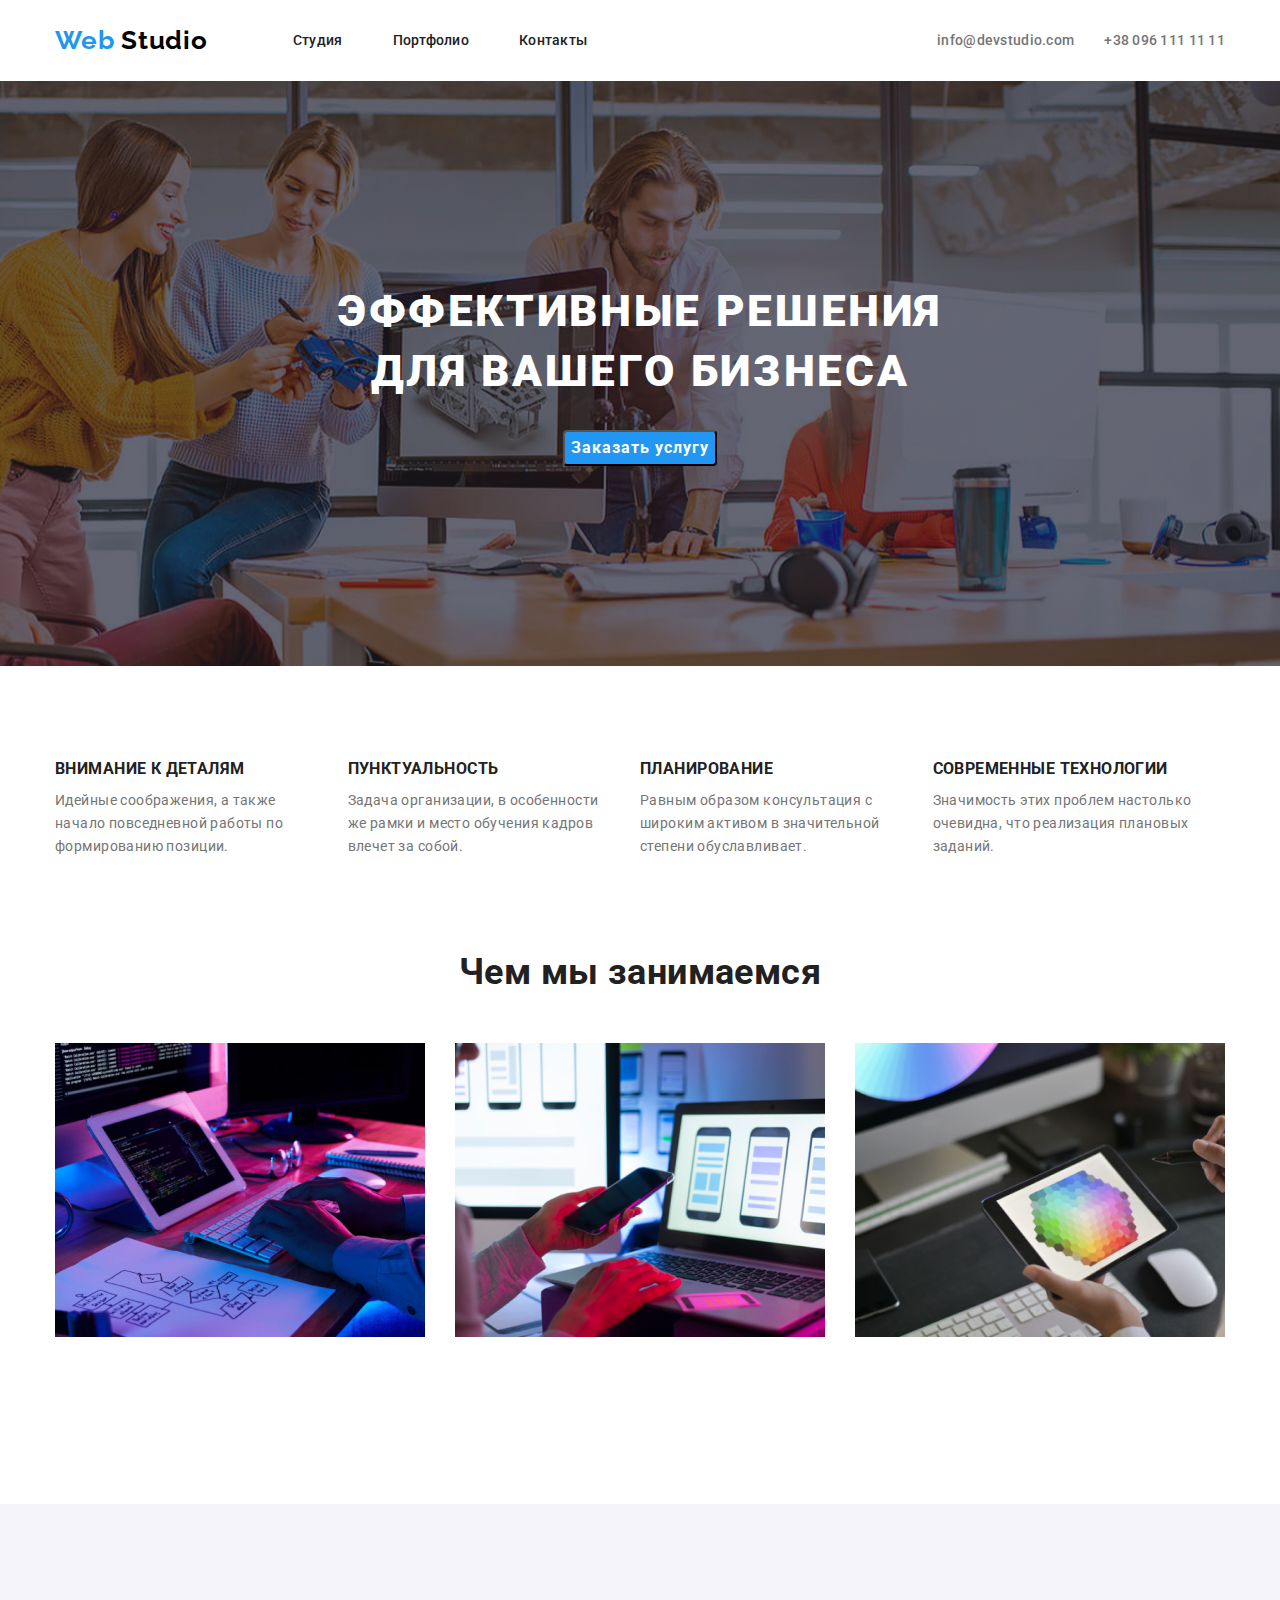
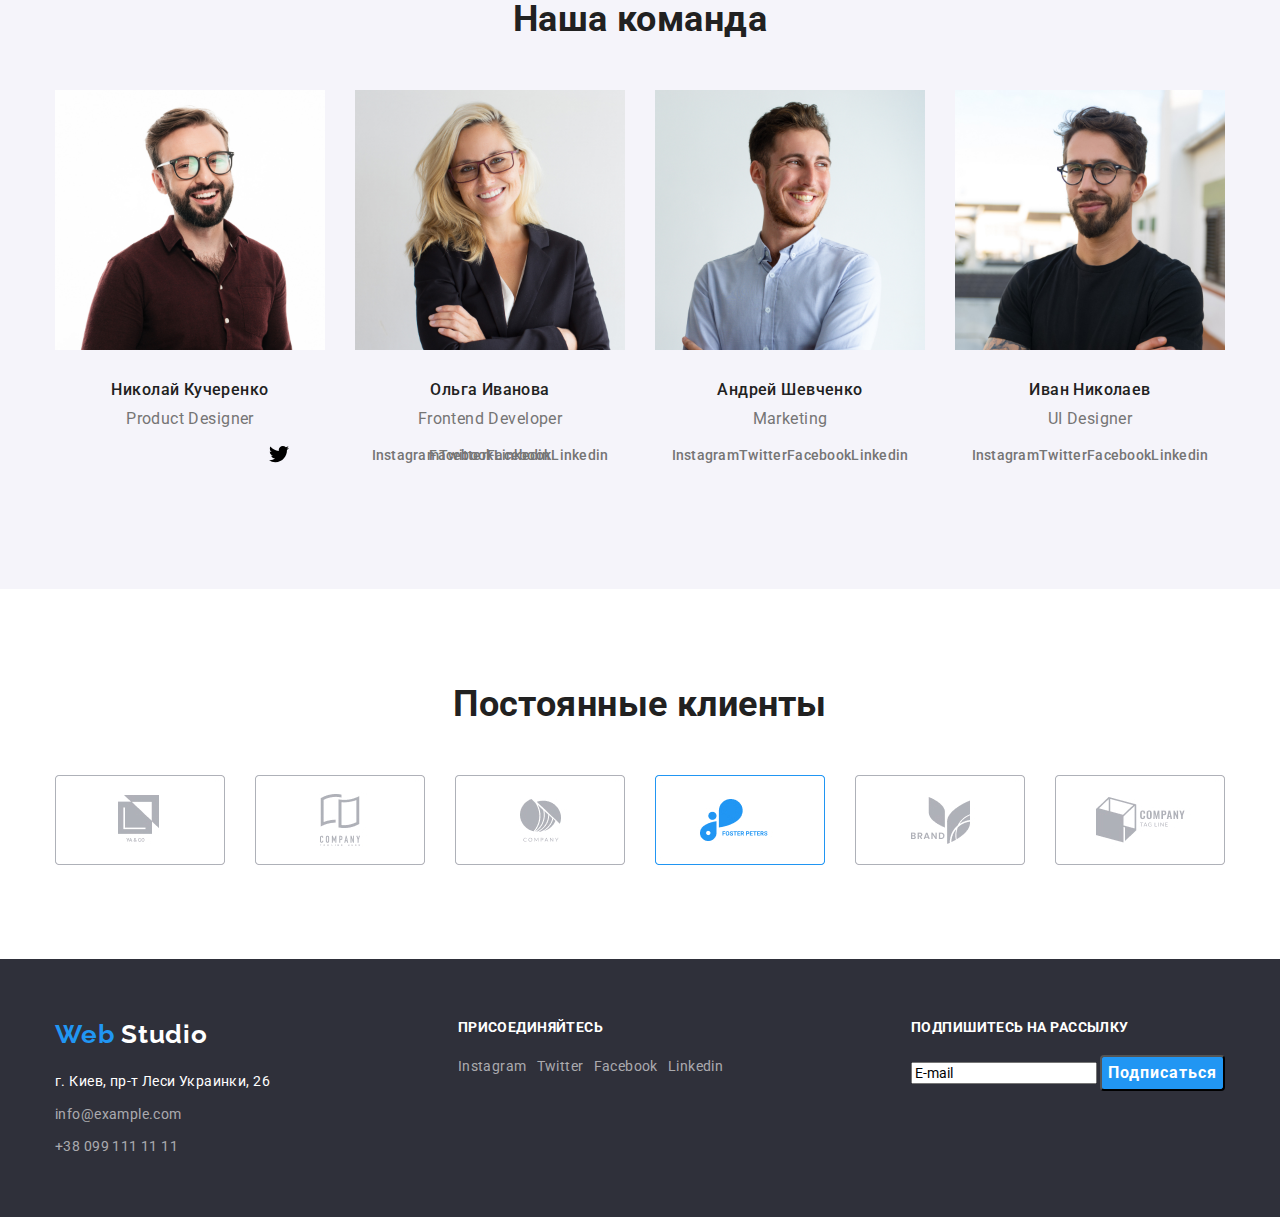
==== index.html @ ebbfb4e6 "дз-4" ====
<!DOCTYPE html>
<html lang="ru">
  <head>
    <meta charset="UTF-8" />
    <meta name="viewport" content="width=device-width, initial-scale=1.0" />
    <title>Web Studio</title>
    <link
      href="https://fonts.googleapis.com/css2?family=Raleway:wght@700&family=Roboto:wght@400;500;700&display=swap"
      rel="stylesheet"
    />
    <link rel="stylesheet" href="./css/modern-normalize.css" />
    <link rel="stylesheet" href="./css/styles.css" />
  </head>
  <body>
    <header class="page-header">
      <div class="container flexbox">
        <nav class="navigation">
          <a href="index.html" class="logo"
            >Web <span class="logo-span-black">Studio</span></a
          >
          <ul class="unmark menu-list">
            <li class="menu-item">
              <a href="./index.html" class="menu-link">Студия</a>
            </li>
            <li class="menu-item">
              <a href="./portfolio.html" class="menu-link">Портфолио</a>
            </li>
            <li class="menu-item"><a href="" class="menu-link">Контакты</a></li>
          </ul>
        </nav>
        <a
          href="mailto:info@devstudio.com"
          class="contacts-link mail-link-header"
          >info@devstudio.com</a
        >

        <a href="tel:+380961111111" class="contacts-link">
          +38 096 111 11 11
        </a>
      </div>
    </header>
    <main>
      <!-- Hero -->
      <section class="hero">
        <div class="container">
          <h1 class="page-title">
            Эффективные решения<br />для вашего бизнеса
          </h1>
          <button class="button-main">Заказать услугу</button>
        </div>
      </section>
      <!-- Futures -->
      <section class="futures section-futures">
        <div class="container futures-list">
          <h2 hidden>Особенности</h2>
          <ul class="unmark futures-item">
            <li>
              <h3 class="h3-title-features">Внимание к деталям</h3>
              <p class="p-title-features">
                Идейные соображения, а также начало повседневной работы по
                формированию позиции.
              </p>
            </li>
          </ul>
          <ul class="unmark futures-item">
            <li>
              <h3 class="h3-title-features">Пунктуальность</h3>
              <p class="p-title-features">
                Задача организации, в особенности же рамки и место обучения
                кадров влечет за собой.
              </p>
            </li>
          </ul>
          <ul class="unmark futures-item">
            <li>
              <h3 class="h3-title-features">Планирование</h3>
              <p class="p-title-features">
                Равным образом консультация с широким активом в значительной
                степени обуславливает.
              </p>
            </li>
          </ul>
          <ul class="unmark futures-item">
            <li>
              <h3 class="h3-title-features">Современные технологии</h3>
              <p class="p-title-features">
                Значимость этих проблем настолько очевидна, что реализация
                плановых заданий.
              </p>
            </li>
          </ul>
        </div>
      </section>
      <!-- About us  -->
      <section class="section">
        <div class="container">
          <h2 class="h2-title">Чем мы занимаемся</h2>
          <ul class="unmark about-us-list">
            <li class="about-us-item">
              <img
                src="./images/img_box_01.jpg"
                width="370"
                height="294"
                alt="Десктопные приложения"
              />
              <h3 class="h3-title-working">Десктопные приложения</h3>
            </li>
            <li class="about-us-item">
              <img
                src="./images/img_box_02.jpg"
                width="370"
                height="294"
                alt="Мобильные приложения"
              />
              <h3 class="h3-title-working">Мобильные приложения</h3>
            </li>
            <li class="about-us-item">
              <img
                src="./images/img_box_03.jpg"
                width="370"
                height="294"
                alt="Дизайнерские решения"
              />
              <h3 class="h3-title-working">Дизайнерские решения</h3>
            </li>
          </ul>
        </div>
      </section>
      <!-- TEAM -->
      <section class="team-box section">
        <div class="container">
          <h2 class="h2-title">Наша команда</h2>
          <ul class="unmark team-list">
            <li class="team-item">
              <img
                src="./images/team_card_1.jpg"
                width="270"
                height="260"
                alt="Николай Кучеренко"
              />
              <h3 class="h3-title-team">Николай Кучеренко</h3>
              <p class="p-title-team">Product Designer</p>
              <ul class="unmark social-list">
                <li>
                  <a href="https://www.instagram.com/" 
                  class="contacts-link"
                  target="_blank"
                  rel="noopener noreferrer"
                  aria-label="Intagram">
                  <svg class="social-icon" with="20" height="20">
                    <use href="./images/sprite.svg#icon-team-instagram"></use>
                  </svg>
                  </a>
                </li>
                <li>
                  <a href="https://www.twitter.com/" 
                  class="contacts-link"
                  target="_blank"
                  rel="noopener noreferrer"
                  aria-label="Twitter">
                  <svg class="social-icon" with="20" height="20">
                    <use href="./images/sprite.svg#icon-team-twitter"></use>
                  </svg>
                  </a>
                </li>
                <li>
                  <a href="#" class="contacts-link"><span>Facebook</span></a>
                </li>
                <li>
                  <a href="#" class="contacts-link"><span>Linkedin</span></a>
                </li>
              </ul>
            </li>
            <li class="team-item">
              <img
                src="./images/team_card_2.jpg"
                width="270"
                height="260"
                alt="Ольга Иванова"
              />
              <h3 class="h3-title-team">Ольга Иванова</h3>
              <p class="p-title-team">Frontend Developer</p>
              <ul class="unmark social-list">
                <li>
                  <a href="#" class="contacts-link"><span>Instagram</span></a>
                </li>
                <li>
                  <a href="#" class="contacts-link"><span>Twitter</span></a>
                </li>
                <li>
                  <a href="#" class="contacts-link"><span>Facebook</span></a>
                </li>
                <li>
                  <a href="#" class="contacts-link"><span>Linkedin</span></a>
                </li>
              </ul>
            </li>
            <li class="team-item">
              <img
                src="./images/team_card_3.jpg"
                width="270"
                height="260"
                alt="Андрей Шевченко"
              />
              <h3 class="h3-title-team">Андрей Шевченко</h3>
              <p class="p-title-team">Marketing</p>
              <ul class="unmark social-list">
                <li>
                  <a href="#" class="contacts-link"><span>Instagram</span></a>
                </li>
                <li>
                  <a href="#" class="contacts-link"><span>Twitter</span></a>
                </li>
                <li>
                  <a href="#" class="contacts-link"><span>Facebook</span></a>
                </li>
                <li>
                  <a href="#" class="contacts-link"><span>Linkedin</span></a>
                </li>
              </ul>
            </li>
            <li class="team-item">
              <img
                src="./images/team_card_4.jpg"
                width="270"
                height="260"
                alt="Иван Николаев"
              />
              <h3 class="h3-title-team">Иван Николаев</h3>
              <p class="p-title-team">UI Designer</p>
              <ul class="unmark social-list">
                <li>
                  <a href="#" class="contacts-link"><span>Instagram</span></a>
                </li>
                <li>
                  <a href="#" class="contacts-link"><span>Twitter</span></a>
                </li>
                <li>
                  <a href="#" class="contacts-link"><span>Facebook</span></a>
                </li>
                <li>
                  <a href="#" class="contacts-link"><span>Linkedin</span></a>
                </li>
              </ul>
            </li>
          </ul>
        </div>
      </section>
      <!-- CLIENTS -->
      <section class="clients-box section">
        <div class="container">
          <h2 class="h2-title">Постоянные клиенты</h2>
          <ul class="unmark clients-list">
            <li class="clients-item">
              <a
                href="#"
                class="contacts-link"
                target="_blank"
                rel="noopener noreferrer"
                ><span><img src="./images/client-1.jpg" alt="" /></span
              ></a>
            </li>
            <li class="clients-item">
              <a
                href="#"
                class="contacts-link"
                target="_blank"
                rel="noopener noreferrer"
                ><span><img src="./images/client-2.jpg" alt="" /></span
              ></a>
            </li>
            <li class="clients-item">
              <a
                href="#"
                class="contacts-link"
                target="_blank"
                rel="noopener noreferrer"
                ><span><img src="./images/client-3.jpg" alt="" /></span
              ></a>
            </li>
            <li class="clients-item">
              <a
                href="#"
                class="contacts-link"
                target="_blank"
                rel="noopener noreferrer"
                ><span><img src="./images/client-4.jpg" alt="" /></span
              ></a>
            </li>
            <li class="clients-item">
              <a
                href="#"
                class="contacts-link"
                target="_blank"
                rel="noopener noreferrer"
                ><span><img src="./images/client-5.jpg" alt="" /></span
              ></a>
            </li>
            <li class="clients-item">
              <a
                href="#"
                class="contacts-link"
                target="_blank"
                rel="noopener noreferrer"
                ><span><img src="./images/client-6.jpg" alt="" /></span
              ></a>
            </li>
          </ul>
        </div>
      </section>
    </main>
    <!-- FOOTER -->
    <footer class="footer-bg">
      <div class="container footer-box">
        <!-- Секція футера 1 -->
        <div class="footer-item">
          <a href="index.html" class="logo logo-footer-position"
              >Web <span class="logo-span-white">Studio</span></a
              >
          <address class="address-list">   
          <ul class="unmark">       
            <li class="address-item">
              <a href="#" class="address-link">г. Киев, пр-т Леси Украинки, 26</a>
            </li>
            <li class="address-item">
              <a href="mailto:info@example.com" class="contacts-link-footer"
                >info@example.com</a
              >
            </li>
            <li class="address-item">
              <a href="tel:+380991111111" class="contacts-link-footer">
               +38 099 111 11 11
              </a>
            </li>
          </ul>
        </address> 
        </div>
        <!-- Секція футера 2 -->
        <div class="footer-item">
          <b class="b-footer">присоединяйтесь</b>
          <ul class="unmark social-list-footer">
            <li class="social-item-footer">
              <a
                href="#"
                target="_blank"
                rel="noopener noreferrer"
                class="contacts-link-footer"
                ><span>Instagram</span></a
              >
            </li>
            <li class="social-item-footer">
              <a
                href="#"
                target="_blank"
                rel="noopener noreferrer"
                class="contacts-link-footer"
                ><span>Twitter</span></a
              >
            </li>
            <li class="social-item-footer">
              <a
                href="#"
                target="_blank"
                rel="noopener noreferrer"
                class="contacts-link-footer"
                ><span>Facebook</span></a
              >
            </li>
            <li class="social-item-footer">
              <a
                href="#"
                target="_blank"
                rel="noopener noreferrer"
                class="contacts-link-footer"
                ><span>Linkedin</span></a
              >
            </li>
          </ul>
        </div>
        <!-- Секція футера 3 -->
        <div class="footer-item">
          <b class="b-footer">подпишитесь на рассылку</b>
          <input type="email" name="login" value="E-mail">
          <button class="button-main">Подписаться</button>
        </div>
      </div>
    </footer>
  </body>
</html>
---- css/styles.css ----
:root {
  --accent-color: #2196f3; /* акцентуючий колір для hover / logo */
  --background-footer: #2f303a; /* колір фону в футері */
  --background-team-box: #f5f4fa; /* колір фону "Наша команда" */
  --background-body: #ffffff; /* колір фону сторінки */
  --white-color: #ffffff; /* світлі надписи текстом */
  --black-color: #212121; /* чорний текст */
  --gray-color: #757575; /* сірий текст */
  --footer-link-color: rgba(
    255,
    255,
    255,
    0.6
  ); /* прозорий колір лінків футера */
}

body {
  font-family: "Roboto", sans-serif;
  font-style: normal;
  font-weight: normal;
  font-size: 14px;
  line-height: 1.625;
  letter-spacing: 0.03em;
  color: var(--gray-color);
  background: var(--background-body);
}

.container {
  width: 1200px;
  padding-left: 15px;
  padding-right: 15px;
  margin-left: auto;
  margin-right: auto;
  /* outline: 2px solid violet; */
}

.page-header {
  padding: 25px 0;
}

.logo {
  font-family: "Raleway", sans-serif;
  font-style: normal;
  font-weight: bold;
  font-size: 26px;
  line-height: 1.192;
  letter-spacing: 0.03em;
  color: var(--accent-color);
  text-decoration: none;
}

.logo-span-black {
  color: #000000;
  margin-right: 85px;
}

.logo-span-white {
  color: var(--white-color);
}

.unmark {
  list-style: none;
  padding: 0;
  margin: 0;
}

.navigation {
  display: flex;
  align-items: center;
  margin-right: auto;
}

.menu-list {
  display: flex;
}

.menu-item:not(:last-child) {
  margin-right: 50px;
}

.flexbox {
  display: flex;
  justify-content: flex-end;
  align-items: center;
}

.menu-link {
  font-weight: 500;
  line-height: 1.143;
  letter-spacing: 0.02em;
  color: var(--black-color);
  text-decoration: none;
}

.menu-link:hover,
.menu-link:focus {
  color: var(--accent-color);
}

.contacts-link {
  font-weight: 500;
  font-size: 14px;
  line-height: 1.143;
  letter-spacing: 0.02em;
  color: var(--gray-color);
  text-decoration: none;
}

.contacts-link:hover,
.contacts-link:focus {
  color: var(--accent-color);
}

.mail-link-header {
  margin-right: 30px;
}

.contacts-link-footer {
  line-height: 1, 714;
  color: var(--footer-link-color);
  text-decoration: none;
}

.contacts-link-footer:hover,
.contacts-link-footer:focus {
  color: var(--accent-color);
}

.address-link {
  line-height: 1.714;
  color: var(--white-color);
  text-decoration: none;
}

.address-link:hover,
.address-link:focus {
  color: var(--accent-color);
}

.section {
  padding-top: 94px;
  padding-bottom: 94px;
}

.section-futures {
  padding-top: 94px;
  padding-bottom: 0;
}

.hero {
  display: flex;
  text-align: center;
  padding-top: 200px;
  padding-bottom: 200px;
  background: var(--background-footer);
  background-image: linear-gradient(rgba(47, 48, 58, 0.4), rgba(47, 48, 58, 0.4)), url(../images/img-hero-background.jpg);
  max-width: 1600px;
  background-repeat: no-repeat;
  background-position: top left, top right, center; 
  margin-left: auto;
  margin-right: auto;
}


.page-title {  
  margin-top: 0;
  margin-bottom: 30;
  font-weight: 900;
  font-size: 44px;
  line-height: 1.364;
  text-align: center;
  letter-spacing: 0.06em;
  text-transform: uppercase;
  color: var(--white-color);
  /* background: var(--background-footer); тільки для відладки. видалити */
}

.button-main {
  font-weight: bold;
  font-size: 16px;
  line-height: 1.875;
  display: inline-block;
  align-items: center;
  text-align: center;
  letter-spacing: 0.06em;
  color: var(--white-color);
  background: var(--accent-color);
  border-radius: 4px;
}

.button-portfolio {
  padding: 6px 22px;
  font-weight: 500;
  font-size: 16px;
  line-height: 1.625;
  text-align: center;
  color: var(--black-color);
  background-color: #f5f4fa;
  border: none;
  /* background: var(--accent-color); */
  /* border-radius: 4px;  */
}

/* .button-portfolio {
  padding: 6px 22px;
  background-color: #f5f4fa;
  color: var(--title-text-color);
  font-weight: 500;
  font-size: 16px;
  line-height: 1.5;
  text-align: center;
  border: none; */



.button-portfolio:hover,
.button-portfolio:focus {
  color: var(--white-color);
  background: var(--accent-color);
}

.h2-title {
  margin-top: 0;
  margin-bottom: 50px;
  font-weight: bold;
  font-size: 36px;
  line-height: 1.167;
  text-align: center;
  color: var(--black-color);
}

.h3-title-features {
  margin-top: 0;
  margin-bottom: 10px;
  font-weight: bold;
  line-height: 1.143;
  text-transform: uppercase;
  color: var(--black-color);
}

.p-title-features {
  margin-top: 0;
  margin-bottom: 0;
  }

.futures-list {
  display: flex;
}

.futures-item {
  width: calc((100% - 30px * 3) / 4);
  margin-right: 30px;
}

.about-us-list {
  display: flex;
}

.about-us-item {
  width: calc((100% - 30px * 2) / 3);
  margin-right: 30px;
}

.h3-title-working {
  margin-top: 0;
  margin-bottom: 0;
  padding-top: 27px;
  padding-bottom: 27px;
  font-weight: bold;
  line-height: 1.143;
  text-align: center;
  text-transform: uppercase;
  color: var(--white-color);
}

.h3-title-team {
  margin-top: 30px;
  margin-bottom: 10px;
  font-weight: 500;
  font-size: 16px;
  line-height: 1.188;
  text-align: center;
  color: var(--black-color);
}

.b-footer {
  display: block;
  margin-bottom: 20px;
  font-weight: bold;
  line-height: 1.143;
  text-transform: uppercase;
  color: var(--white-color);
}

.team-box {
  background: var(--background-team-box);
}

.p-title-team {
  margin-top: 0;
  margin-bottom: 16px;
  font-size: 16px;
  line-height: 1.188;
  text-align: center;
}

.team-list {
  display: flex;
  flex-wrap: wrap;
}

.team-item {
  width: calc((100% - 30px * 3) / 4);
  margin-right: 30px;
}

.team-item:nth-child(4n) {
  margin-right: 0;
}

.clients-list {
  display: flex;
  flex-wrap: wrap;
}

.clients-item {
  width: calc((100% - 30px * 5) / 6);
  margin-right: 30px;
}

.clients-item:nth-child(6n) {
  margin-right: 0;
}

.social-list {
  display: flex;
  padding-bottom: 24px;
  justify-content: center;
}

.social-item:not(:last-child) {
  margin-right: 10px;
}

.footer-bg {
  background: var(--background-footer);
}

.footer-box {
  display: flex;
  justify-content: space-between;
  padding-top: 60px;
  padding-bottom: 60px;
}

.footer-item {
  /* width: calc((100% - 30px * 2) / 3); */
}

.address-list {
  font-style: normal;
}

.address-item:not(:last-child) {
  margin-bottom: 9px;
}

.logo-footer-position {
  display: block;
  margin-bottom: 20px;
}

.social-list-footer {
  display: flex;
  /* padding-bottom: 24px; */
  /* justify-content: center; */
}

.social-item-footer:not(:last-child) {
  margin-right: 10px;
}

.h2-portfolio {
  margin-top: 0;
  margin-bottom: 4px;
  font-weight: bold;
  font-size: 18px;
  line-height: 2x;
  letter-spacing: 0.06em;
  color: var(--black-color);
}

.p-portfolio-short {
  margin-top: 0;
  margin-bottom: 0;
  font-size: 16px;
  line-height: 1.875;
  color: var(--gray-color);
}

.p-portfolio-long {
  font-size: 16px;
  line-height: 1.556;
  color: var(--white-color);
  display: none; /*  Приховані параграфи */
}

.portfolio-link {
  text-decoration: none;
}

.portfolio-link:hover,
.portfolio-link:focus {
  color: var(--accent-color);
}

img {
  display: block;
}

.portfolio-list-work {
  display: flex;
  flex-wrap: wrap;

}

.portfolio-item-work {
  width: calc((100% - 30px * 2) / 3);  
  margin-right: 30px;
  margin-bottom: 30px;

}

.portfolio-item-work:nth-child(3n) {
  margin-right: 0;
}

.portfolio-item-work:nth-last-child(-n + 3) {
  margin-bottom: 0;
}

.portfolio-descript {
  padding-top: 20px;
  padding-bottom: 20px;
  padding-left: 24px;
  padding-right: 24px;
}

.portfolio-filter-list {
  display: flex;
  justify-content: center;
  margin-bottom: 50px;
}

.portfolio-filter-item:not(:last-child) {
  margin-right: 8px;
}
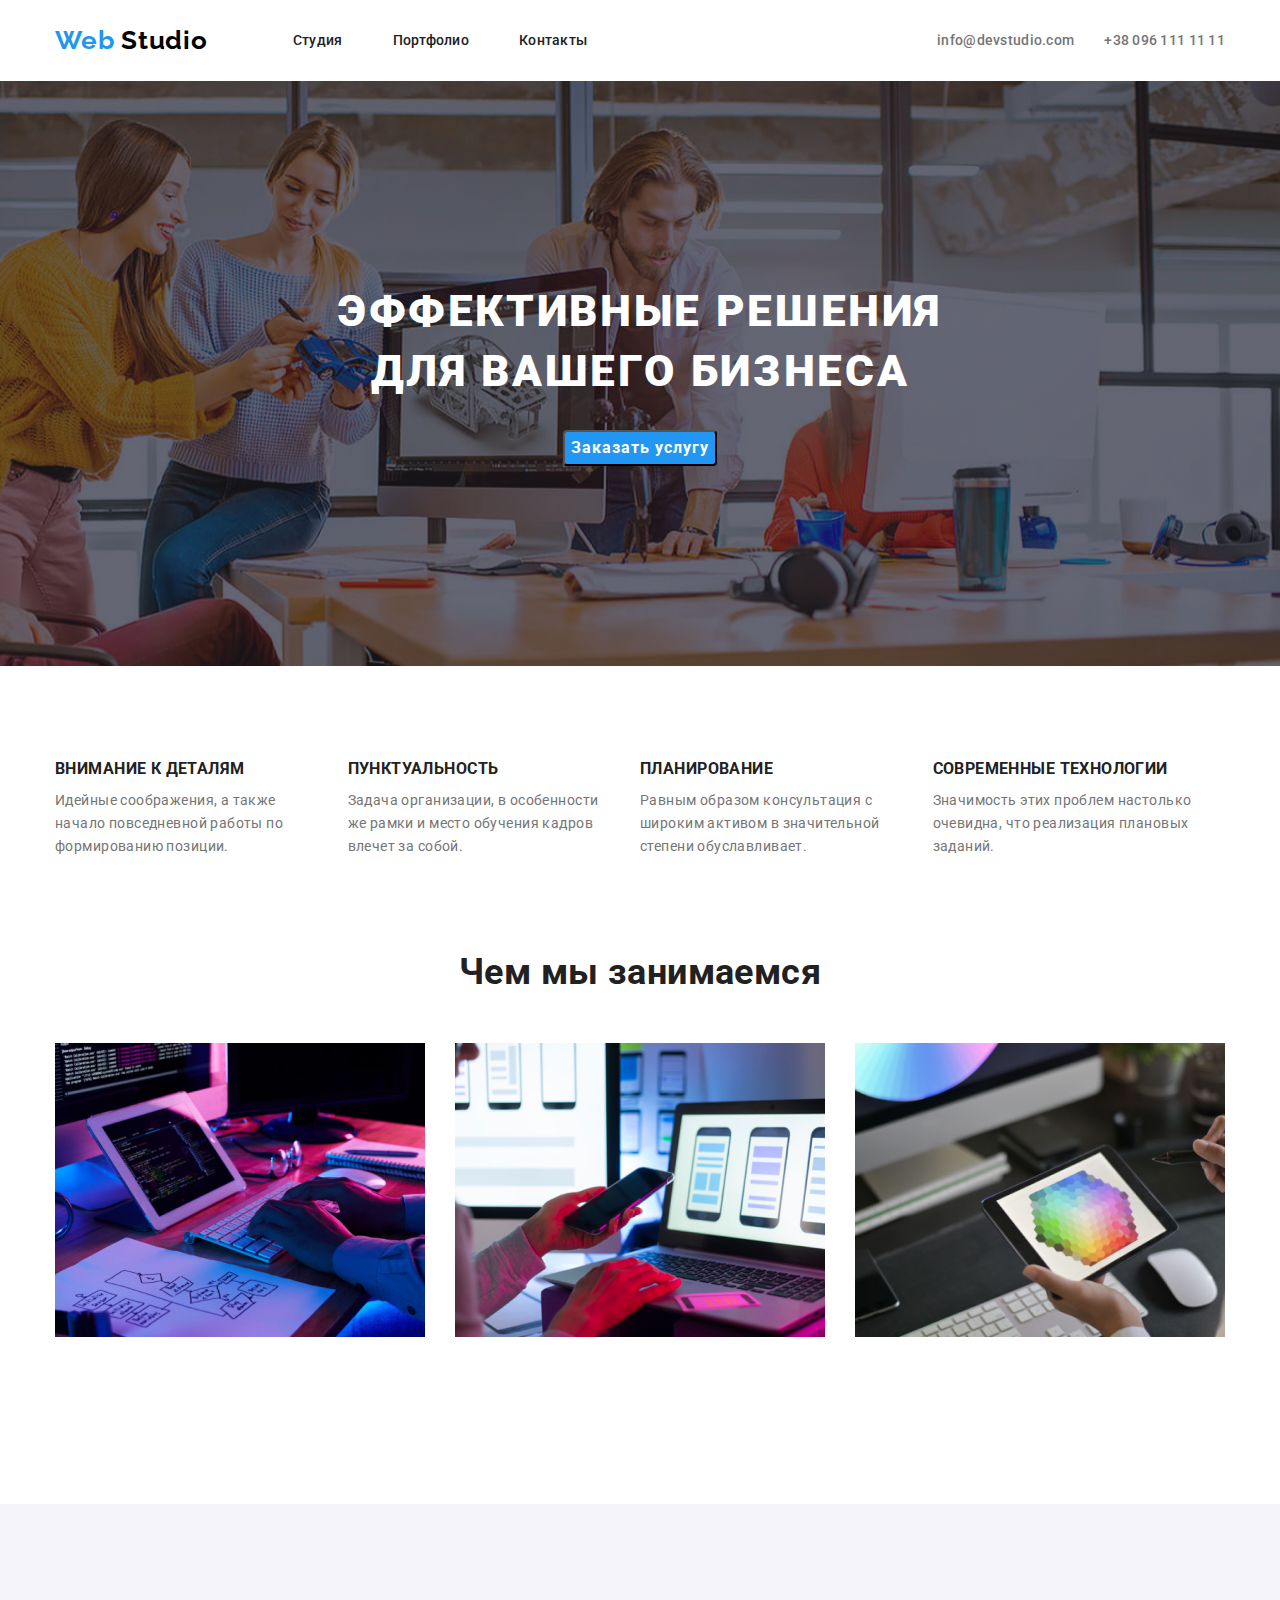
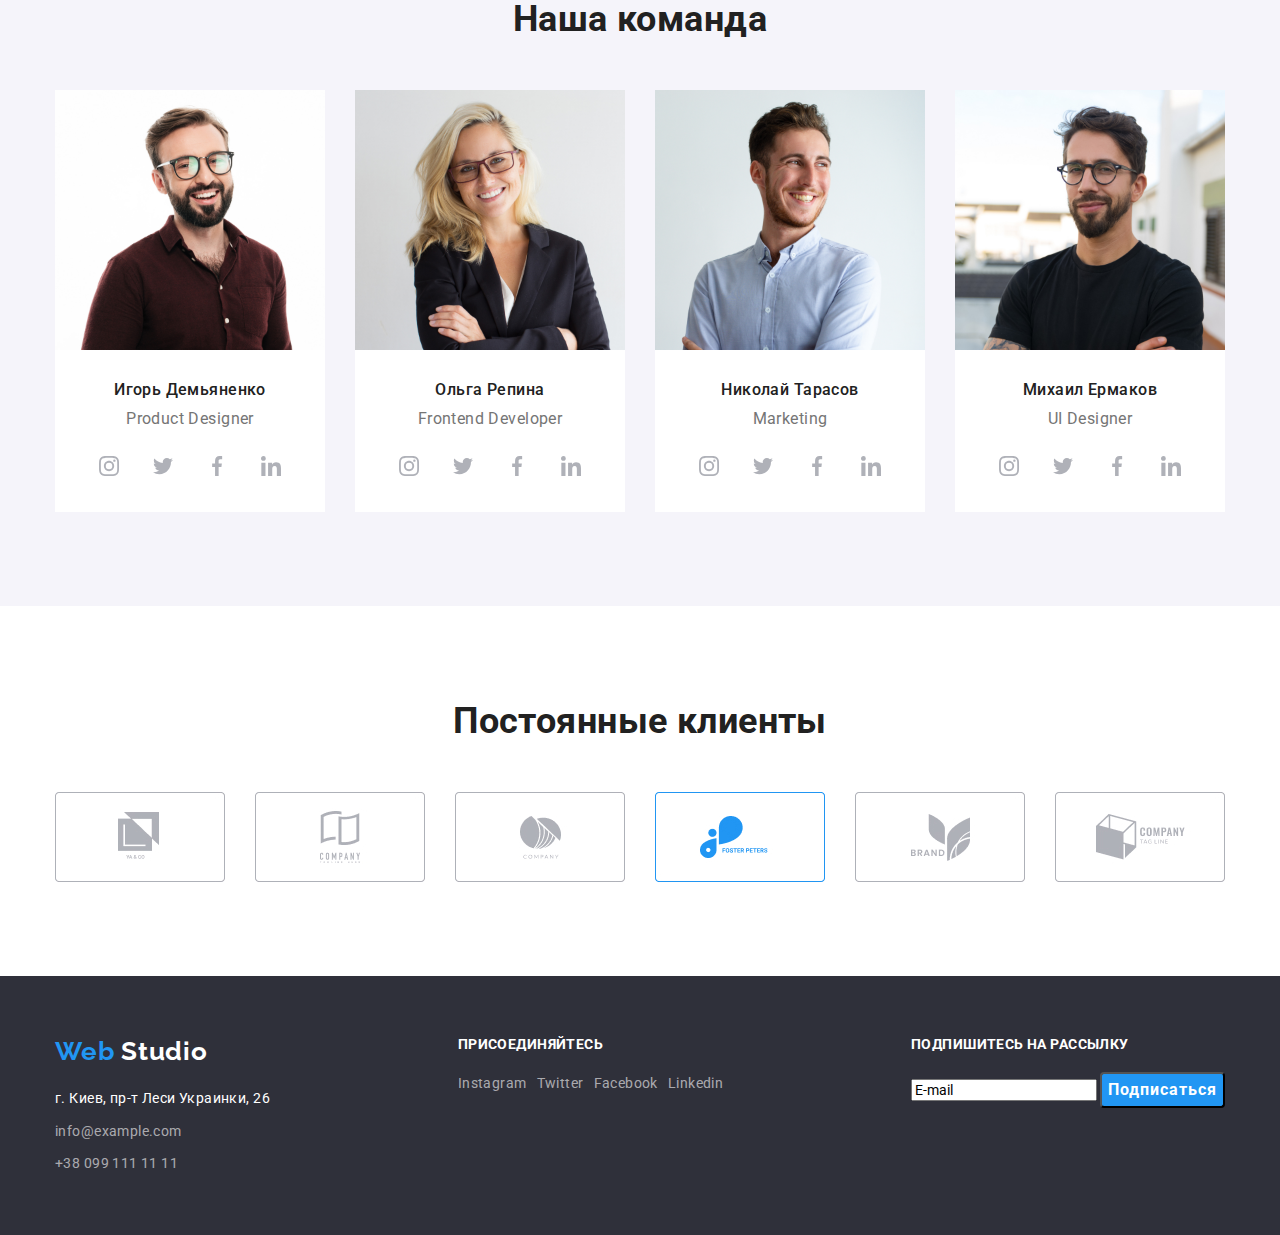
==== commit 77ac5e35: "дз-4" ====
--- a/index.html
+++ b/index.html
@@ -136,14 +136,14 @@
                 src="./images/team_card_1.jpg"
                 width="270"
                 height="260"
-                alt="Николай Кучеренко"
-              />
-              <h3 class="h3-title-team">Николай Кучеренко</h3>
+                alt="Игорь Демьяненко"
+              />
+              <h3 class="h3-title-team">Игорь Демьяненко</h3>
               <p class="p-title-team">Product Designer</p>
-              <ul class="unmark social-list">
-                <li>
+              <ul class="unmark social-icons-list">
+                <li class="social-icons-item">
                   <a href="https://www.instagram.com/" 
-                  class="contacts-link"
+                  class="social-icons-link"
                   target="_blank"
                   rel="noopener noreferrer"
                   aria-label="Intagram">
@@ -152,9 +152,9 @@
                   </svg>
                   </a>
                 </li>
-                <li>
+                <li class="social-icons-item">
                   <a href="https://www.twitter.com/" 
-                  class="contacts-link"
+                  class="social-icons-link"
                   target="_blank"
                   rel="noopener noreferrer"
                   aria-label="Twitter">
@@ -163,11 +163,27 @@
                   </svg>
                   </a>
                 </li>
-                <li>
-                  <a href="#" class="contacts-link"><span>Facebook</span></a>
-                </li>
-                <li>
-                  <a href="#" class="contacts-link"><span>Linkedin</span></a>
+                <li class="social-icons-item">
+                  <a href="https://www.facebook.com/" 
+                  class="social-icons-link"
+                  target="_blank"
+                  rel="noopener noreferrer"
+                  aria-label="Facebook">
+                  <svg class="social-icon" with="20" height="20">
+                    <use href="./images/sprite.svg#icon-team-facebook"></use>
+                  </svg>
+                  </a>
+                </li>
+                <li class="social-icons-item">
+                  <a href="https://www.linkedin.com/" 
+                  class="social-icons-link"
+                  target="_blank"
+                  rel="noopener noreferrer"
+                  aria-label="Linkedin">
+                  <svg class="social-icon" with="20" height="20">
+                    <use href="./images/sprite.svg#icon-team-linkedin"></use>
+                  </svg>
+                  </a>
                 </li>
               </ul>
             </li>
@@ -176,22 +192,54 @@
                 src="./images/team_card_2.jpg"
                 width="270"
                 height="260"
-                alt="Ольга Иванова"
-              />
-              <h3 class="h3-title-team">Ольга Иванова</h3>
+                alt="Ольга Репина"
+              />
+              <h3 class="h3-title-team">Ольга Репина</h3>
               <p class="p-title-team">Frontend Developer</p>
-              <ul class="unmark social-list">
-                <li>
-                  <a href="#" class="contacts-link"><span>Instagram</span></a>
-                </li>
-                <li>
-                  <a href="#" class="contacts-link"><span>Twitter</span></a>
-                </li>
-                <li>
-                  <a href="#" class="contacts-link"><span>Facebook</span></a>
-                </li>
-                <li>
-                  <a href="#" class="contacts-link"><span>Linkedin</span></a>
+              <ul class="unmark social-icons-list">
+                <li class="social-icons-item">
+                  <a href="https://www.instagram.com/" 
+                  class="social-icons-link"
+                  target="_blank"
+                  rel="noopener noreferrer"
+                  aria-label="Intagram">
+                  <svg class="social-icon" with="20" height="20">
+                    <use href="./images/sprite.svg#icon-team-instagram"></use>
+                  </svg>
+                  </a>
+                </li>
+                <li class="social-icons-item">
+                  <a href="https://www.twitter.com/" 
+                  class="social-icons-link"
+                  target="_blank"
+                  rel="noopener noreferrer"
+                  aria-label="Twitter">
+                  <svg class="social-icon" with="20" height="20">
+                    <use href="./images/sprite.svg#icon-team-twitter"></use>
+                  </svg>
+                  </a>
+                </li>
+                <li class="social-icons-item">
+                  <a href="https://www.facebook.com/" 
+                  class="social-icons-link"
+                  target="_blank"
+                  rel="noopener noreferrer"
+                  aria-label="Facebook">
+                  <svg class="social-icon" with="20" height="20">
+                    <use href="./images/sprite.svg#icon-team-facebook"></use>
+                  </svg>
+                  </a>
+                </li>
+                <li class="social-icons-item">
+                  <a href="https://www.linkedin.com/" 
+                  class="social-icons-link"
+                  target="_blank"
+                  rel="noopener noreferrer"
+                  aria-label="Linkedin">
+                  <svg class="social-icon" with="20" height="20">
+                    <use href="./images/sprite.svg#icon-team-linkedin"></use>
+                  </svg>
+                  </a>
                 </li>
               </ul>
             </li>
@@ -200,22 +248,54 @@
                 src="./images/team_card_3.jpg"
                 width="270"
                 height="260"
-                alt="Андрей Шевченко"
-              />
-              <h3 class="h3-title-team">Андрей Шевченко</h3>
+                alt="Николай Тарасов"
+              />
+              <h3 class="h3-title-team">Николай Тарасов</h3>
               <p class="p-title-team">Marketing</p>
-              <ul class="unmark social-list">
-                <li>
-                  <a href="#" class="contacts-link"><span>Instagram</span></a>
-                </li>
-                <li>
-                  <a href="#" class="contacts-link"><span>Twitter</span></a>
-                </li>
-                <li>
-                  <a href="#" class="contacts-link"><span>Facebook</span></a>
-                </li>
-                <li>
-                  <a href="#" class="contacts-link"><span>Linkedin</span></a>
+              <ul class="unmark social-icons-list">
+                <li class="social-icons-item">
+                  <a href="https://www.instagram.com/" 
+                  class="social-icons-link"
+                  target="_blank"
+                  rel="noopener noreferrer"
+                  aria-label="Intagram">
+                  <svg class="social-icon" with="20" height="20">
+                    <use href="./images/sprite.svg#icon-team-instagram"></use>
+                  </svg>
+                  </a>
+                </li>
+                <li class="social-icons-item">
+                  <a href="https://www.twitter.com/" 
+                  class="social-icons-link"
+                  target="_blank"
+                  rel="noopener noreferrer"
+                  aria-label="Twitter">
+                  <svg class="social-icon" with="20" height="20">
+                    <use href="./images/sprite.svg#icon-team-twitter"></use>
+                  </svg>
+                  </a>
+                </li>
+                <li class="social-icons-item">
+                  <a href="https://www.facebook.com/" 
+                  class="social-icons-link"
+                  target="_blank"
+                  rel="noopener noreferrer"
+                  aria-label="Facebook">
+                  <svg class="social-icon" with="20" height="20">
+                    <use href="./images/sprite.svg#icon-team-facebook"></use>
+                  </svg>
+                  </a>
+                </li>
+                <li class="social-icons-item">
+                  <a href="https://www.linkedin.com/" 
+                  class="social-icons-link"
+                  target="_blank"
+                  rel="noopener noreferrer"
+                  aria-label="Linkedin">
+                  <svg class="social-icon" with="20" height="20">
+                    <use href="./images/sprite.svg#icon-team-linkedin"></use>
+                  </svg>
+                  </a>
                 </li>
               </ul>
             </li>
@@ -224,22 +304,54 @@
                 src="./images/team_card_4.jpg"
                 width="270"
                 height="260"
-                alt="Иван Николаев"
-              />
-              <h3 class="h3-title-team">Иван Николаев</h3>
+                alt="Михаил Ермаков"
+              />
+              <h3 class="h3-title-team">Михаил Ермаков</h3>
               <p class="p-title-team">UI Designer</p>
-              <ul class="unmark social-list">
-                <li>
-                  <a href="#" class="contacts-link"><span>Instagram</span></a>
-                </li>
-                <li>
-                  <a href="#" class="contacts-link"><span>Twitter</span></a>
-                </li>
-                <li>
-                  <a href="#" class="contacts-link"><span>Facebook</span></a>
-                </li>
-                <li>
-                  <a href="#" class="contacts-link"><span>Linkedin</span></a>
+              <ul class="unmark social-icons-list">
+                <li class="social-icons-item">
+                  <a href="https://www.instagram.com/" 
+                  class="social-icons-link"
+                  target="_blank"
+                  rel="noopener noreferrer"
+                  aria-label="Intagram">
+                  <svg class="social-icon" with="20" height="20">
+                    <use href="./images/sprite.svg#icon-team-instagram"></use>
+                  </svg>
+                  </a>
+                </li>
+                <li class="social-icons-item">
+                  <a href="https://www.twitter.com/" 
+                  class="social-icons-link"
+                  target="_blank"
+                  rel="noopener noreferrer"
+                  aria-label="Twitter">
+                  <svg class="social-icon" with="20" height="20">
+                    <use href="./images/sprite.svg#icon-team-twitter"></use>
+                  </svg>
+                  </a>
+                </li>
+                <li class="social-icons-item">
+                  <a href="https://www.facebook.com/" 
+                  class="social-icons-link"
+                  target="_blank"
+                  rel="noopener noreferrer"
+                  aria-label="Facebook">
+                  <svg class="social-icon" with="20" height="20">
+                    <use href="./images/sprite.svg#icon-team-facebook"></use>
+                  </svg>
+                  </a>
+                </li>
+                <li class="social-icons-item">
+                  <a href="https://www.linkedin.com/" 
+                  class="social-icons-link"
+                  target="_blank"
+                  rel="noopener noreferrer"
+                  aria-label="Linkedin">
+                  <svg class="social-icon" with="20" height="20">
+                    <use href="./images/sprite.svg#icon-team-linkedin"></use>
+                  </svg>
+                  </a>
                 </li>
               </ul>
             </li>
--- a/css/styles.css
+++ b/css/styles.css
@@ -12,6 +12,7 @@
     255,
     0.6
   ); /* прозорий колір лінків футера */
+  --icon-social-main-color: #AFB1B8;
 }
 
 body {
@@ -111,6 +112,8 @@
   color: var(--accent-color);
 }
 
+
+
 .mail-link-header {
   margin-right: 30px;
 }
@@ -312,6 +315,8 @@
 .team-item {
   width: calc((100% - 30px * 3) / 4);
   margin-right: 30px;
+  background-color: var(--background-body);
+
 }
 
 .team-item:nth-child(4n) {
@@ -341,6 +346,42 @@
 .social-item:not(:last-child) {
   margin-right: 10px;
 }
+
+/* SOCIAL LIST !!!!!!!!!!!!!!!!!!!!!!!!!!!!!!!!!!! */
+
+.social-icons-list {
+  display: flex;
+  padding-bottom: 24px;
+  justify-content: center;
+}
+
+.social-icons-item:not(:last-child) {
+  margin-right: 10px;
+}
+
+.social-icons-link {
+display: inline-flex;
+align-items: center;
+justify-content: center;
+border-radius: 50%;
+width: 44px;
+height: 44px;
+}
+
+.social-icon {
+  fill: var(--icon-social-main-color);
+}
+
+.social-icons-link:hover,
+.social-icons-link:focus {
+  background-color: var(--accent-color);
+}
+
+.social-icons-link:hover .social-icon,
+.social-icons-link:focus .social-icon {
+  fill: var(--white-color);
+}
+
 
 .footer-bg {
   background: var(--background-footer);
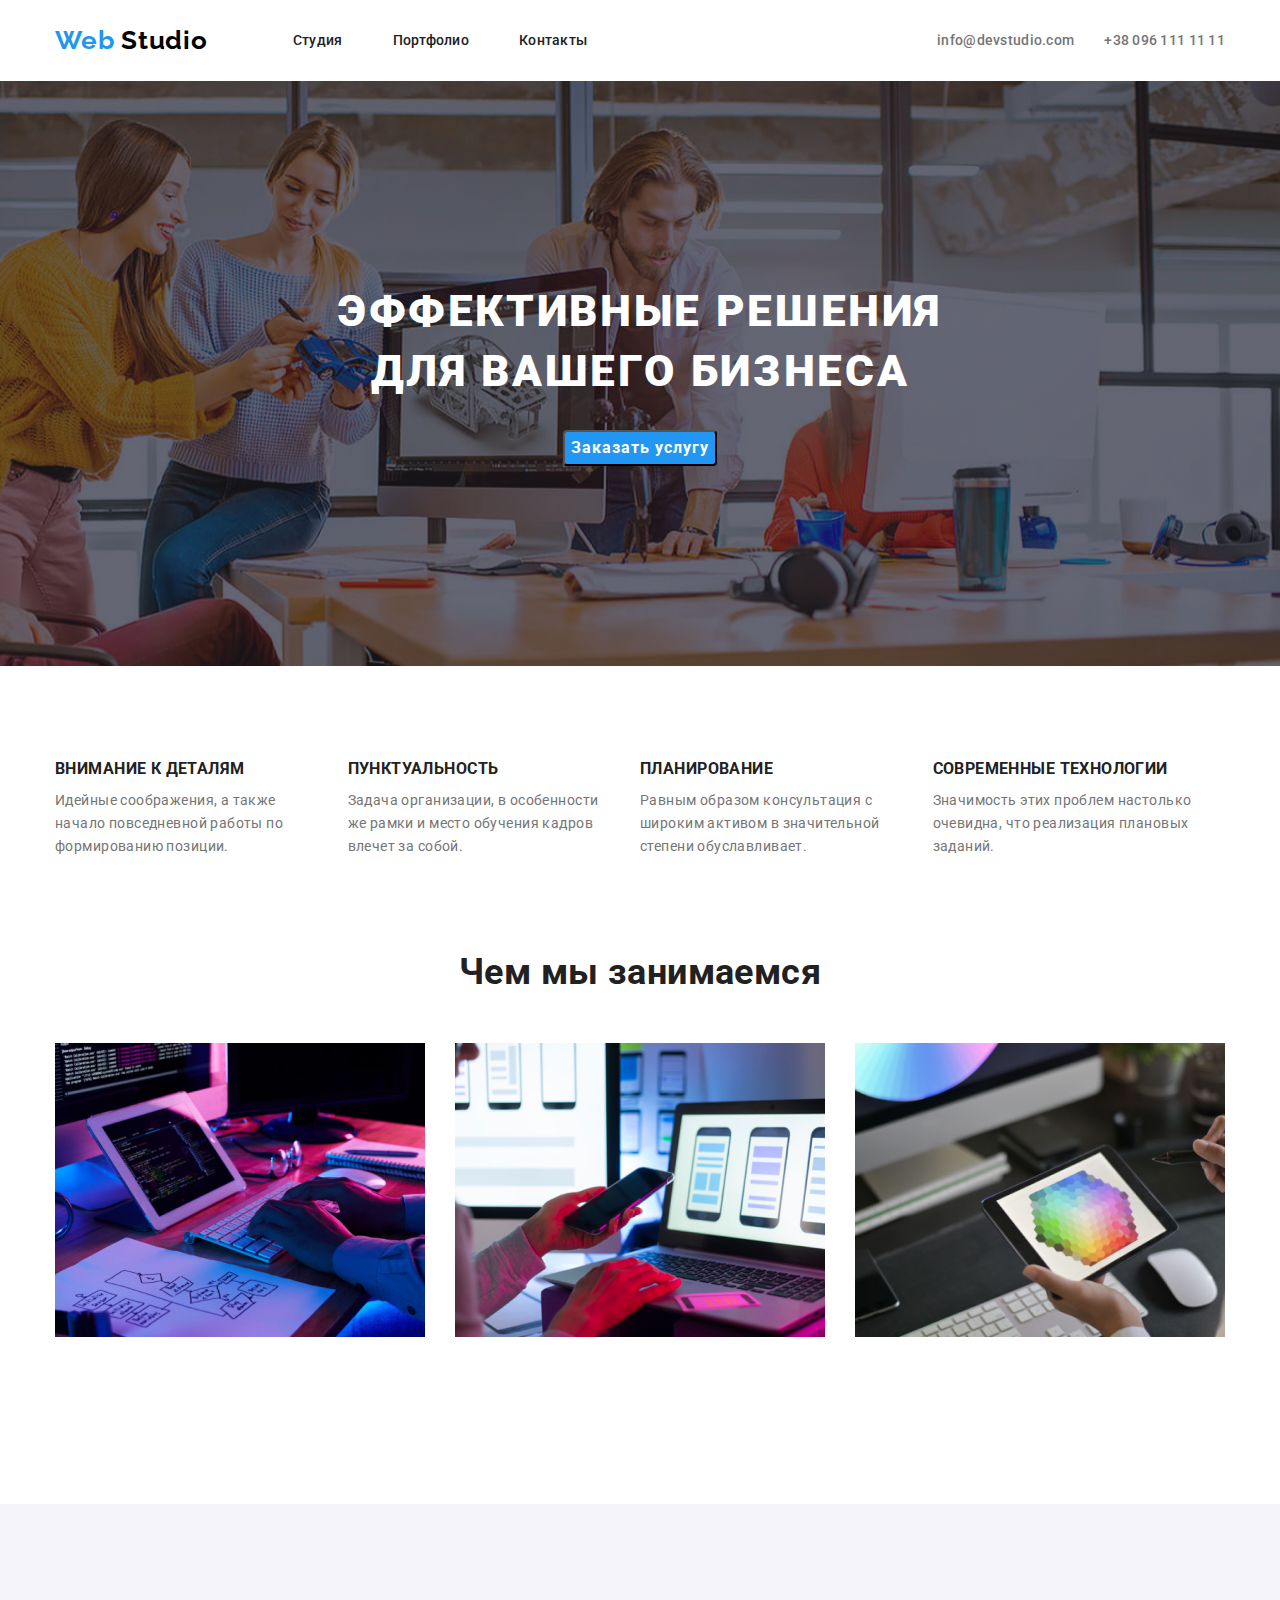
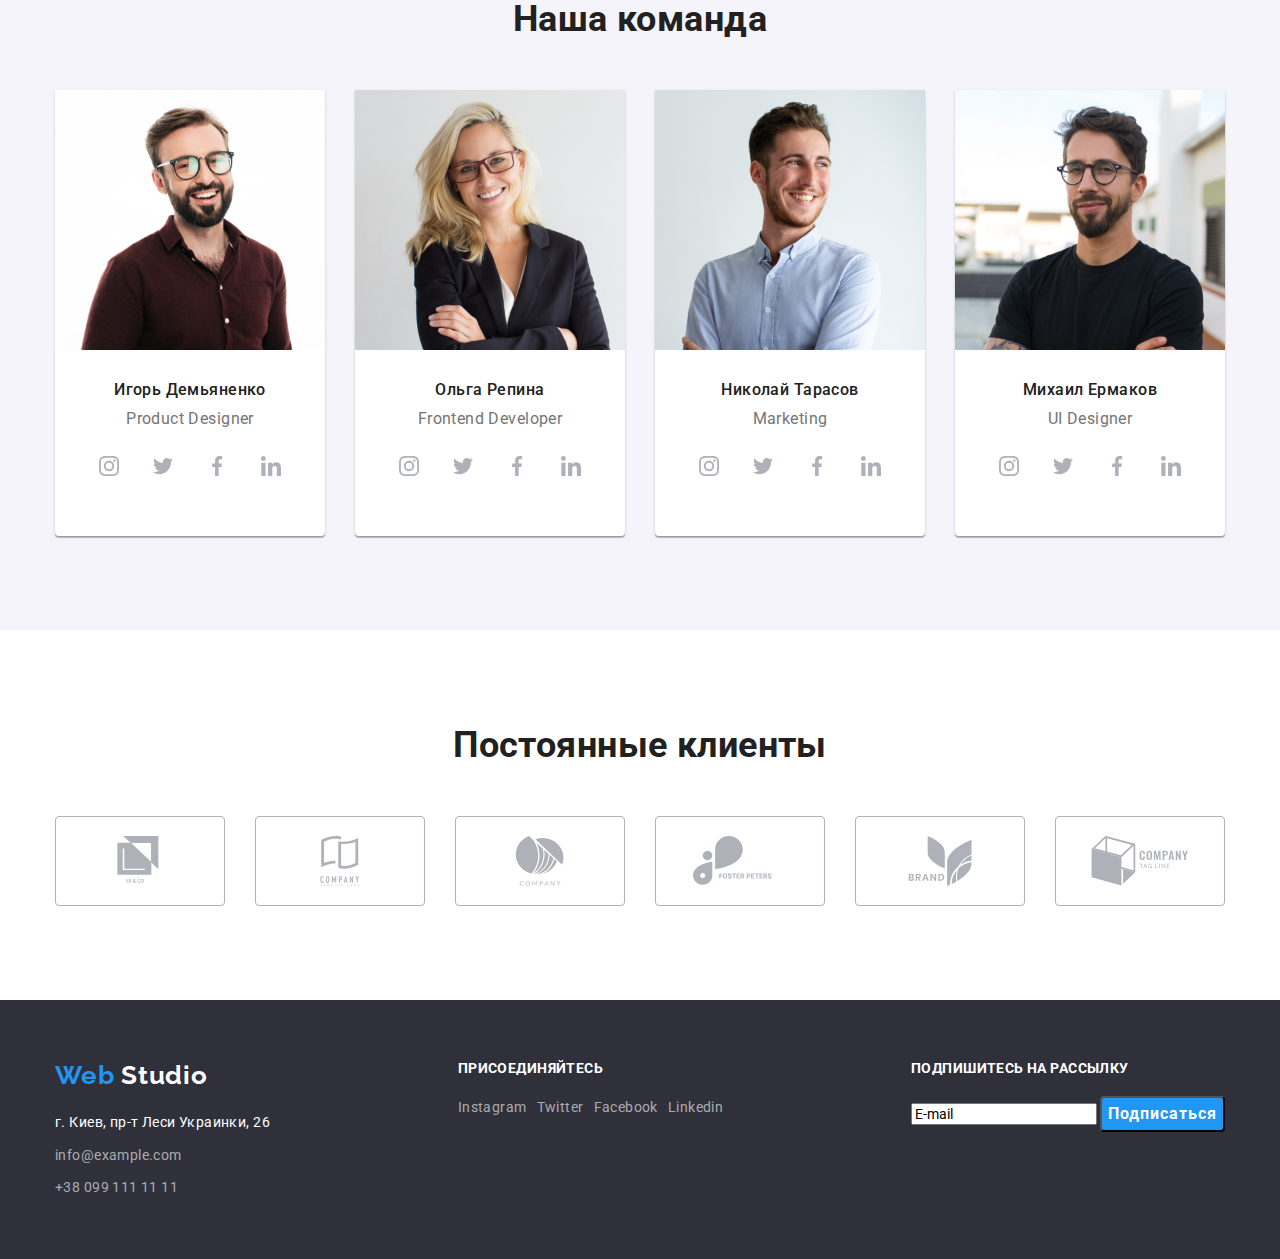
==== commit 8b74f693: "дз-4" ====
--- a/index.html
+++ b/index.html
@@ -364,58 +364,70 @@
           <h2 class="h2-title">Постоянные клиенты</h2>
           <ul class="unmark clients-list">
             <li class="clients-item">
-              <a
-                href="#"
-                class="contacts-link"
-                target="_blank"
-                rel="noopener noreferrer"
-                ><span><img src="./images/client-1.jpg" alt="" /></span
-              ></a>
+              <a class="clients-link"
+                href="#"                
+                target="_blank"
+                rel="noopener noreferrer"
+                aria-label="client-1">
+                  <svg class="clients-icon" with="44" height="50">
+                    <use href="./images/sprite.svg#icon-logo-1"></use>
+                  </svg>              
+              </a>
             </li>
             <li class="clients-item">
-              <a
-                href="#"
-                class="contacts-link"
-                target="_blank"
-                rel="noopener noreferrer"
-                ><span><img src="./images/client-2.jpg" alt="" /></span
-              ></a>
+              <a class="clients-link"
+                href="#"                
+                target="_blank"
+                rel="noopener noreferrer"
+                aria-label="client-1">
+                  <svg class="clients-icon" with="44" height="50">
+                    <use href="./images/sprite.svg#icon-logo-2"></use>
+                  </svg>              
+              </a>
             </li>
             <li class="clients-item">
-              <a
-                href="#"
-                class="contacts-link"
-                target="_blank"
-                rel="noopener noreferrer"
-                ><span><img src="./images/client-3.jpg" alt="" /></span
-              ></a>
+              <a class="clients-link"
+                href="#"                
+                target="_blank"
+                rel="noopener noreferrer"
+                aria-label="client-1">
+                  <svg class="clients-icon" with="44" height="50">
+                    <use href="./images/sprite.svg#icon-logo-3"></use>
+                  </svg>              
+              </a>
             </li>
             <li class="clients-item">
-              <a
-                href="#"
-                class="contacts-link"
-                target="_blank"
-                rel="noopener noreferrer"
-                ><span><img src="./images/client-4.jpg" alt="" /></span
-              ></a>
+              <a class="clients-link"
+                href="#"                
+                target="_blank"
+                rel="noopener noreferrer"
+                aria-label="client-1">
+                  <svg class="clients-icon" with="44" height="50">
+                    <use href="./images/sprite.svg#icon-logo-4"></use>
+                  </svg>              
+              </a>
             </li>
             <li class="clients-item">
-              <a
-                href="#"
-                class="contacts-link"
-                target="_blank"
-                rel="noopener noreferrer"
-                ><span><img src="./images/client-5.jpg" alt="" /></span
-              ></a>
+              <a class="clients-link"
+                href="#"                
+                target="_blank"
+                rel="noopener noreferrer"
+                aria-label="client-1">
+                  <svg class="clients-icon" with="44" height="50">
+                    <use href="./images/sprite.svg#icon-logo-5"></use>
+                  </svg>              
+              </a>
             </li>
             <li class="clients-item">
-              <a
-                href="#"
-                class="contacts-link"
-                target="_blank"
-                rel="noopener noreferrer"
-                ><span><img src="./images/client-6.jpg" alt="" /></span
-              ></a>
+              <a class="clients-link"
+                href="#"                
+                target="_blank"
+                rel="noopener noreferrer"
+                aria-label="client-1">
+                  <svg class="clients-icon" with="44" height="50">
+                    <use href="./images/sprite.svg#icon-logo-6"></use>
+                  </svg>              
+              </a>
             </li>
           </ul>
         </div>
--- a/css/styles.css
+++ b/css/styles.css
@@ -315,13 +315,19 @@
 .team-item {
   width: calc((100% - 30px * 3) / 4);
   margin-right: 30px;
+  padding-bottom: 24px;
   background-color: var(--background-body);
+  box-shadow: 0px 1px 3px rgba(0, 0, 0, 0.12), 0px 1px 1px rgba(0, 0, 0, 0.14),
+  0px 2px 1px rgba(0, 0, 0, 0.2);
+  border-radius: 0px 0px 4px 4px;
 
 }
 
 .team-item:nth-child(4n) {
   margin-right: 0;
 }
+
+/* CLIENTS !!!!! */
 
 .clients-list {
   display: flex;
@@ -331,11 +337,41 @@
 .clients-item {
   width: calc((100% - 30px * 5) / 6);
   margin-right: 30px;
+
 }
 
 .clients-item:nth-child(6n) {
   margin-right: 0;
 }
+
+.clients-link {
+  display: inline-flex;
+  justify-content: center;
+  align-items: center;
+  width: 170px;
+  height: 90px;
+  border: 1px solid var(--icon-social-main-color);
+  border-radius: 4px;
+}
+
+.clients-icon {
+  fill: var(--icon-social-main-color);
+}
+
+.clients-link:hover .clients-icon,
+.clients-link:focus .clients-icon {
+  fill: var(--accent-color);
+  
+}
+
+.clients-link:hover, 
+.clients-link:focus {
+
+  border: 1px solid var(--accent-color);
+}
+
+
+
 
 .social-list {
   display: flex;
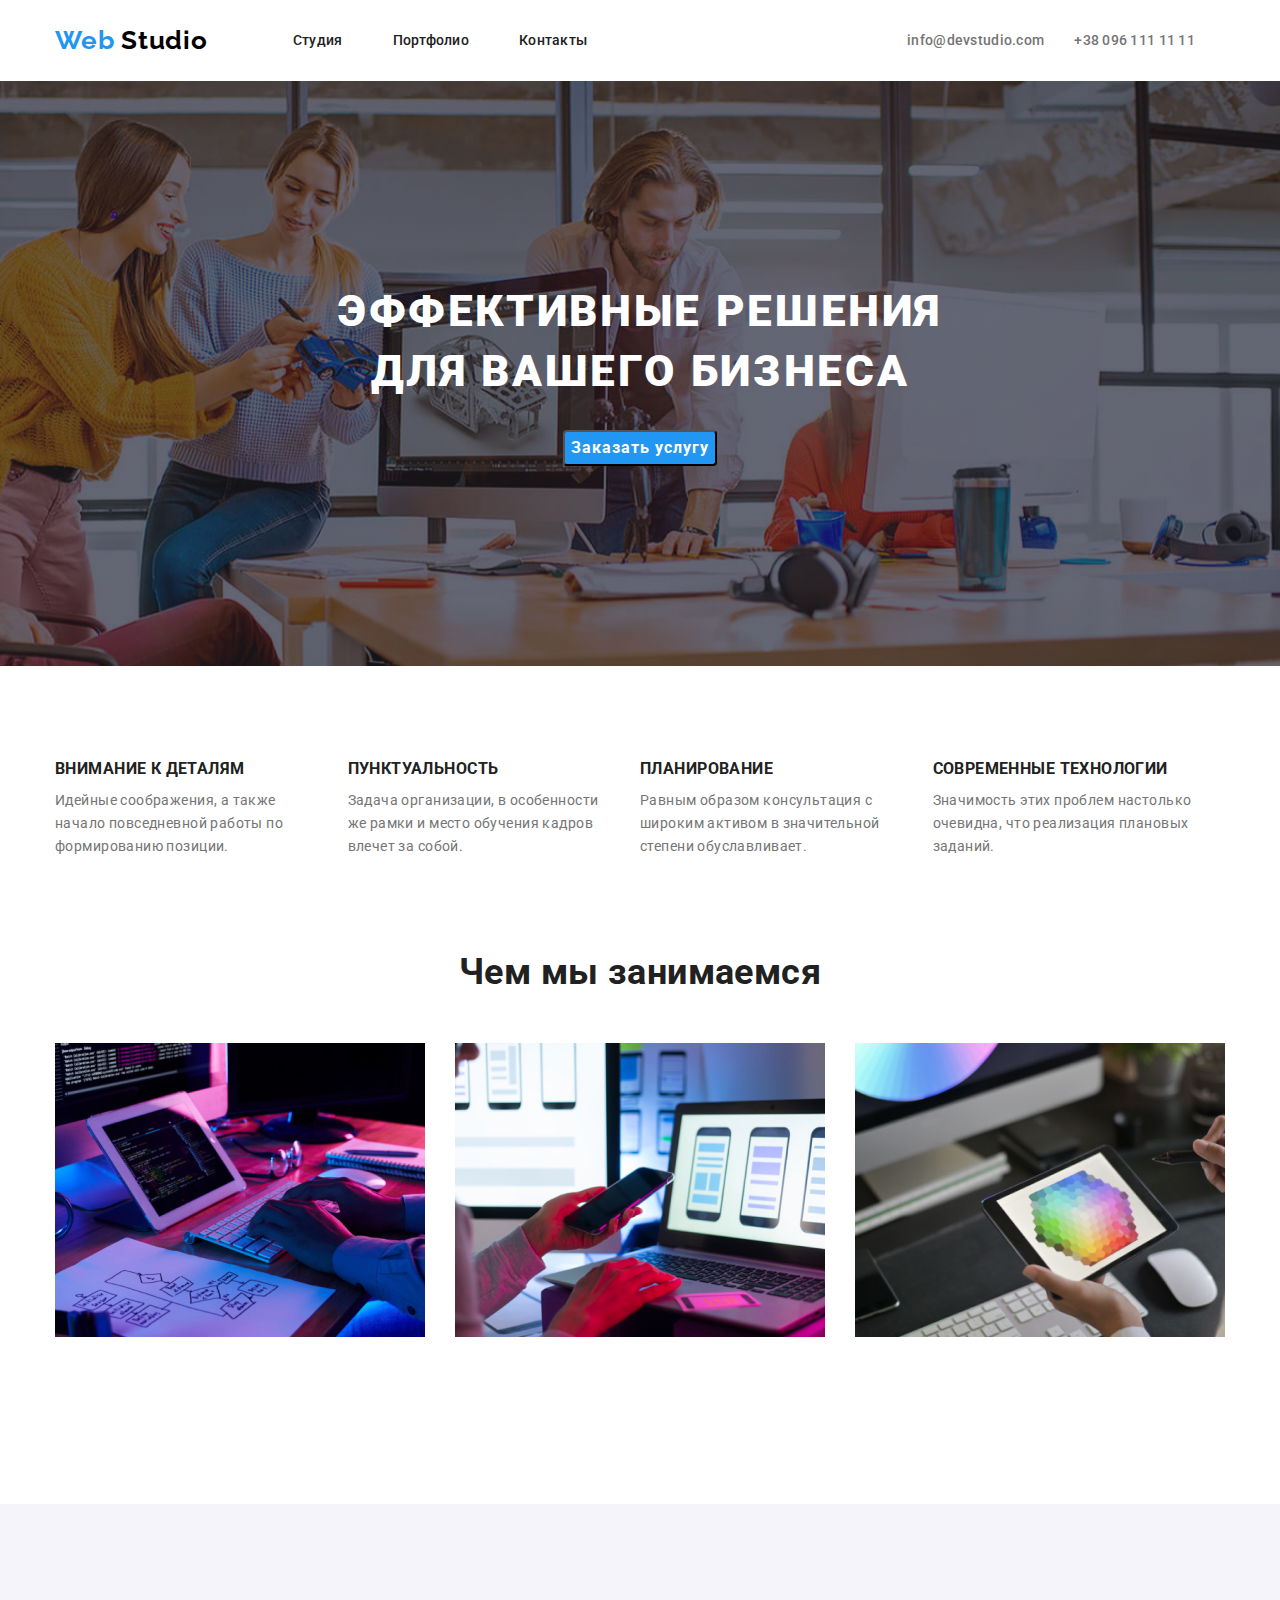
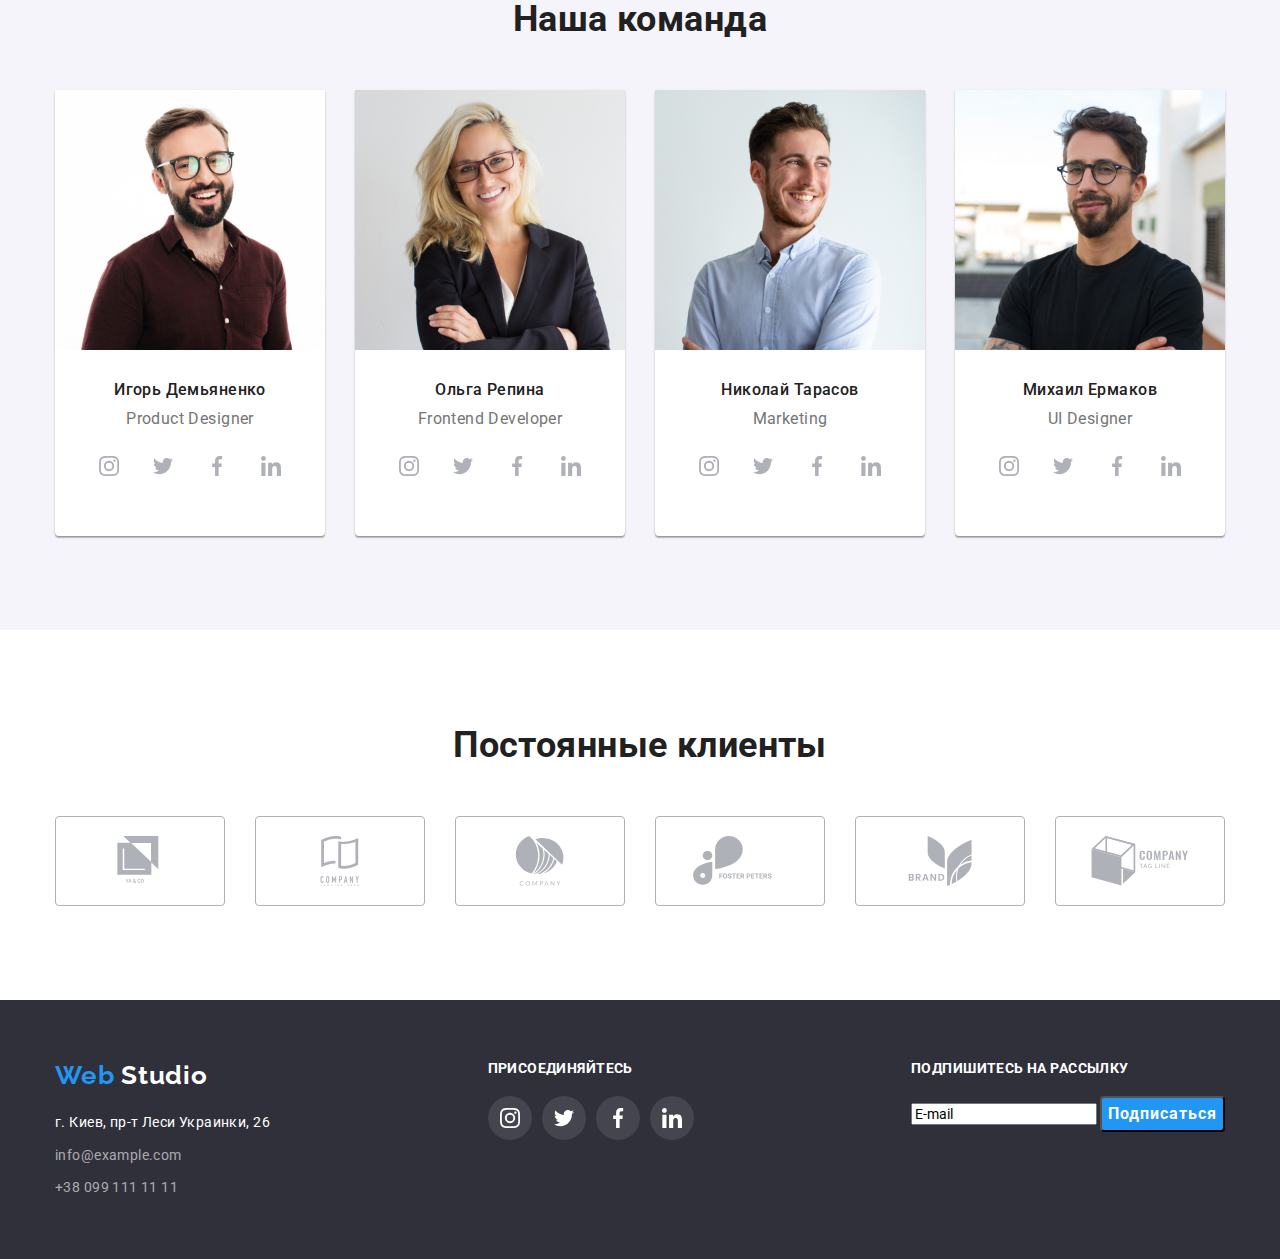
==== commit 60d02a47: "дз-4" ====
--- a/index.html
+++ b/index.html
@@ -28,15 +28,30 @@
             <li class="menu-item"><a href="" class="menu-link">Контакты</a></li>
           </ul>
         </nav>
+        <ul class="unmark menu-list">
+          <li>
         <a
           href="mailto:info@devstudio.com"
           class="contacts-link mail-link-header"
-          >info@devstudio.com</a
+          >
+          <!-- <svg class="mail-icon-header" with="16" height="12">
+            <use href="./images/sprite.svg#icon-envelope-hover"></use>
+          </svg>   -->
+
+          info@devstudio.com</a
         >
+      </li>
+      <li>
 
-        <a href="tel:+380961111111" class="contacts-link">
+        <a href="tel:+380961111111" class="contacts-link mail-link-header">
+          <!-- <svg class="mail-icon-header" with="10" height="16">
+            <use href="./images/sprite.svg#icon-smartphone-hover"></use>
+          </svg>  -->
+
           +38 096 111 11 11
         </a>
+      </li>
+      </ul>
       </div>
     </header>
     <main>
@@ -462,42 +477,50 @@
         <!-- Секція футера 2 -->
         <div class="footer-item">
           <b class="b-footer">присоединяйтесь</b>
-          <ul class="unmark social-list-footer">
-            <li class="social-item-footer">
-              <a
-                href="#"
-                target="_blank"
-                rel="noopener noreferrer"
-                class="contacts-link-footer"
-                ><span>Instagram</span></a
-              >
-            </li>
-            <li class="social-item-footer">
-              <a
-                href="#"
-                target="_blank"
-                rel="noopener noreferrer"
-                class="contacts-link-footer"
-                ><span>Twitter</span></a
-              >
-            </li>
-            <li class="social-item-footer">
-              <a
-                href="#"
-                target="_blank"
-                rel="noopener noreferrer"
-                class="contacts-link-footer"
-                ><span>Facebook</span></a
-              >
-            </li>
-            <li class="social-item-footer">
-              <a
-                href="#"
-                target="_blank"
-                rel="noopener noreferrer"
-                class="contacts-link-footer"
-                ><span>Linkedin</span></a
-              >
+          <ul class="unmark social-icons-list-footer">
+            <li class="social-icons-item-footer">
+              <a href="https://www.instagram.com/" 
+              class="social-icons-link-footer"
+              target="_blank"
+              rel="noopener noreferrer"
+              aria-label="Intagram">
+              <svg class="social-icon-footer" with="20" height="20">
+                <use href="./images/sprite.svg#icon-team-instagram"></use>
+              </svg>
+              </a>
+            </li>
+            <li class="social-icons-item-footer">
+              <a href="https://www.twitter.com/" 
+              class="social-icons-link-footer"
+              target="_blank"
+              rel="noopener noreferrer"
+              aria-label="Twitter">
+              <svg class="social-icon-footer" with="20" height="20">
+                <use href="./images/sprite.svg#icon-team-twitter"></use>
+              </svg>
+              </a>
+            </li>
+            <li class="social-icons-item-footer">
+              <a href="https://www.facebook.com/" 
+              class="social-icons-link-footer"
+              target="_blank"
+              rel="noopener noreferrer"
+              aria-label="Facebook">
+              <svg class="social-icon-footer" with="20" height="20">
+                <use href="./images/sprite.svg#icon-team-facebook"></use>
+              </svg>
+              </a>
+            </li>
+            <li class="social-icons-item-footer">
+              <a href="https://www.linkedin.com/" 
+              class="social-icons-link-footer"
+              target="_blank"
+              rel="noopener noreferrer"
+              aria-label="Linkedin">
+              <svg class="social-icon-footer" with="20" height="20">
+                <use href="./images/sprite.svg#icon-team-linkedin"></use>
+              </svg>
+              </a>
             </li>
           </ul>
         </div>
--- a/css/styles.css
+++ b/css/styles.css
@@ -73,6 +73,7 @@
 
 .menu-list {
   display: flex;
+ 
 }
 
 .menu-item:not(:last-child) {
@@ -117,6 +118,11 @@
 .mail-link-header {
   margin-right: 30px;
 }
+
+.mail-icon-header {
+align-items: flex-end;
+}
+
 
 .contacts-link-footer {
   line-height: 1, 714;
@@ -418,6 +424,43 @@
   fill: var(--white-color);
 }
 
+/* Для футера ---------------------------------- */
+
+.social-icons-list-footer {
+  display: flex;
+  padding-bottom: 24px;
+  justify-content: center;
+}
+
+.social-icons-item-footer:not(:last-child) {
+  margin-right: 10px;
+}
+
+.social-icons-link-footer {
+display: inline-flex;
+align-items: center;
+justify-content: center;
+border-radius: 50%;
+width: 44px;
+height: 44px;
+background: rgba(255, 255, 255, 0.1);
+}
+
+.social-icon-footer {
+  fill: var(--white-color);
+}
+
+.social-icons-link-footer:hover,
+.social-icons-link-footer:focus {
+  background-color: var(--accent-color);
+}
+
+.social-icons-link-footer:hover .social-icon,
+.social-icons-link-footer:focus .social-icon {
+  fill: var(--white-color);
+}
+
+/* ------------------------------------------------ */
 
 .footer-bg {
   background: var(--background-footer);
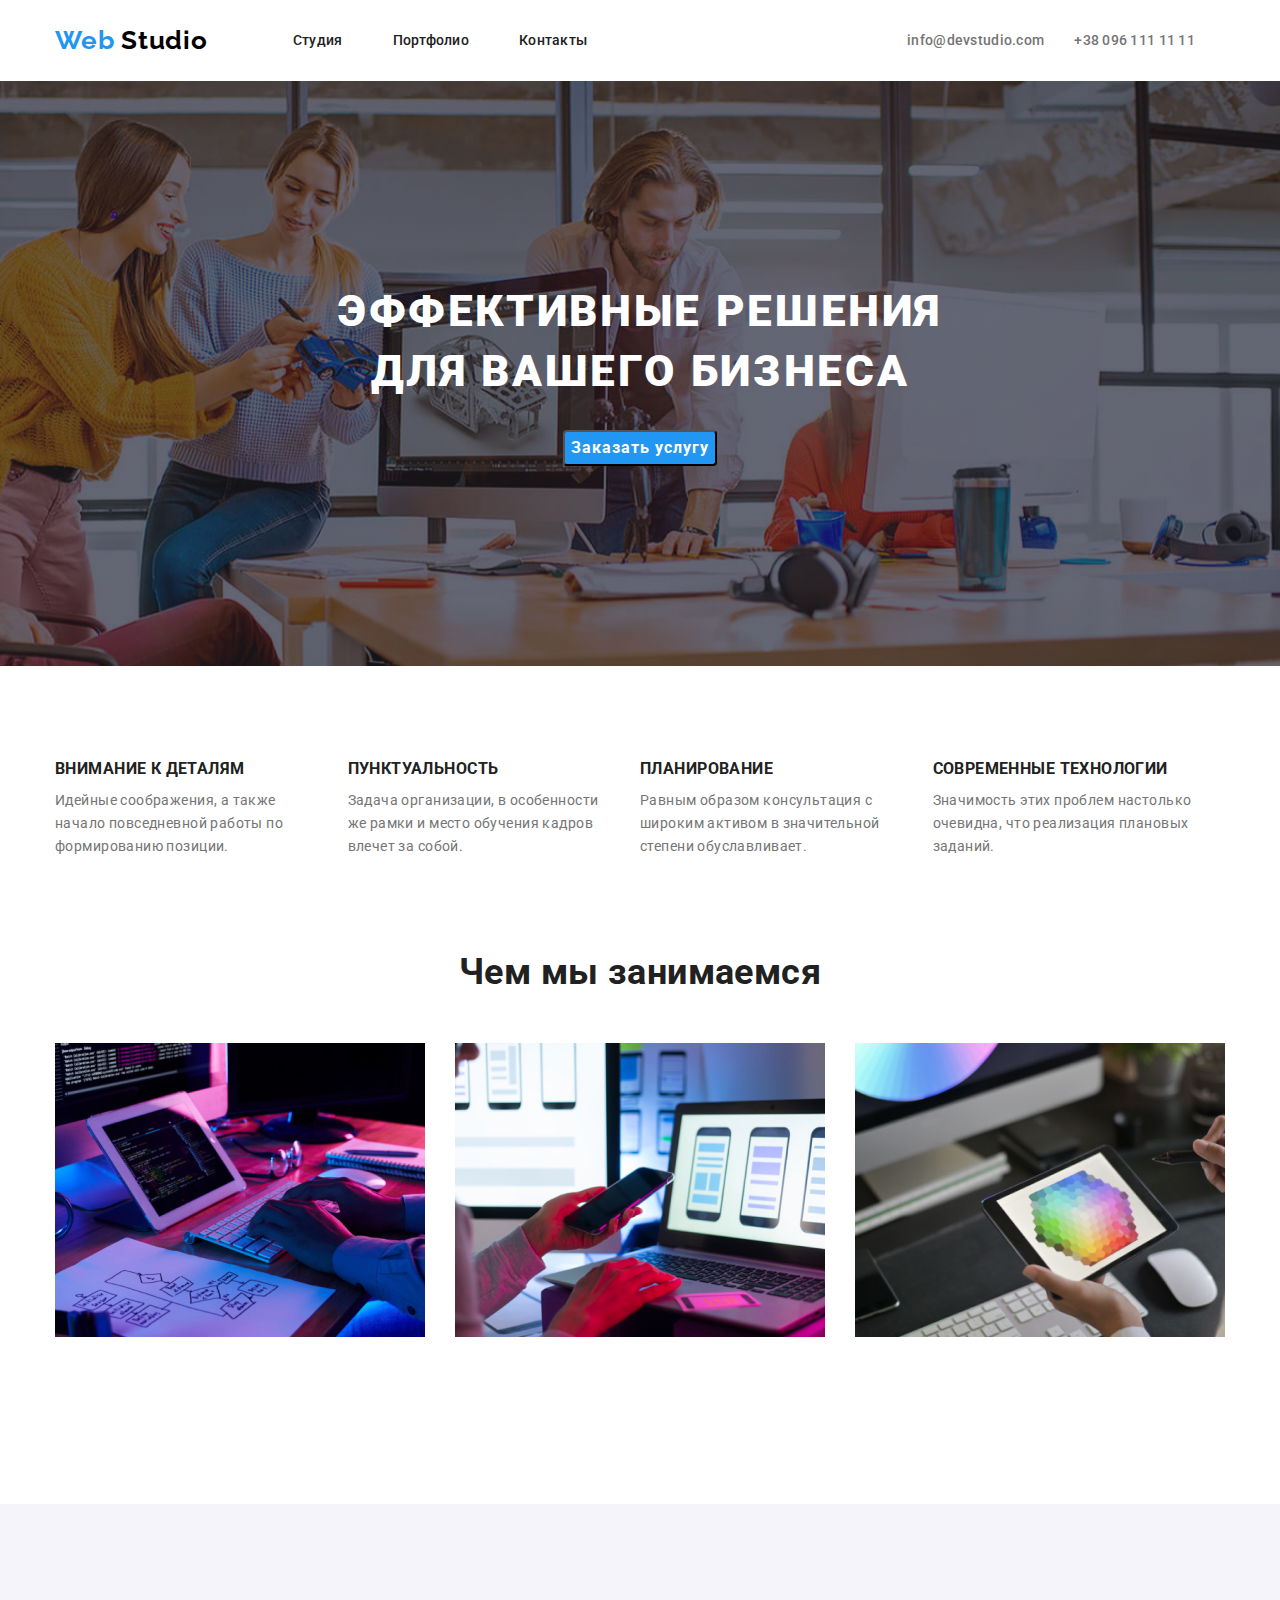
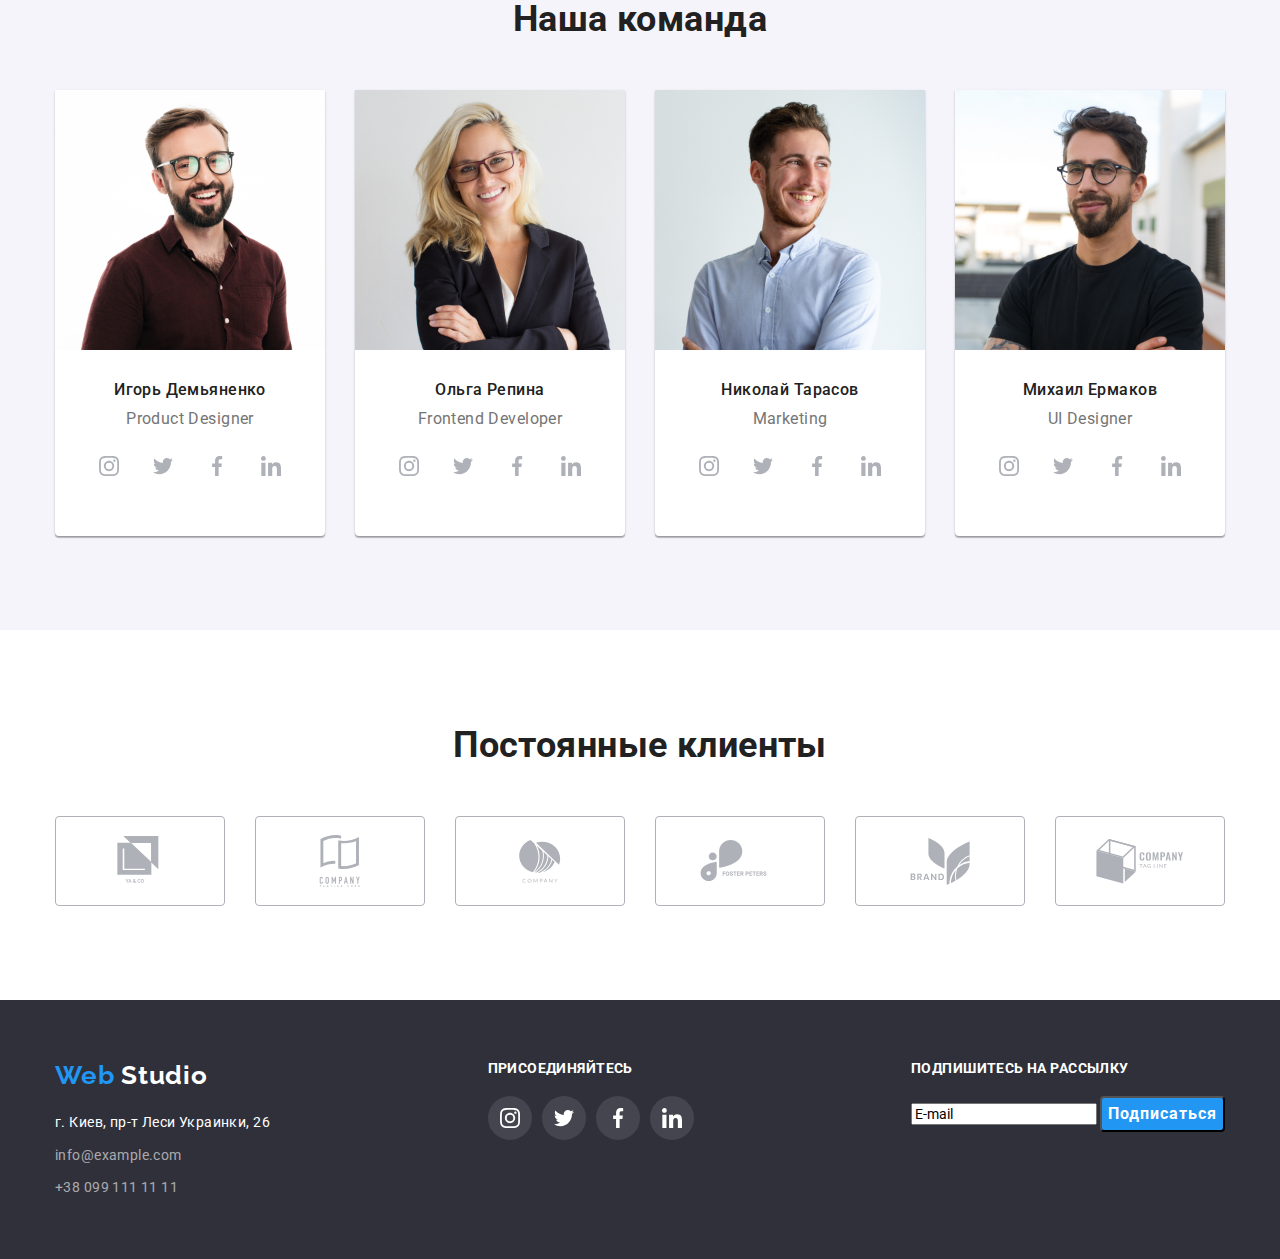
==== commit 0d608716: "дз-4" ====
--- a/index.html
+++ b/index.html
@@ -395,7 +395,7 @@
                 target="_blank"
                 rel="noopener noreferrer"
                 aria-label="client-1">
-                  <svg class="clients-icon" with="44" height="50">
+                  <svg class="clients-icon" with="40" height="52">
                     <use href="./images/sprite.svg#icon-logo-2"></use>
                   </svg>              
               </a>
@@ -406,7 +406,7 @@
                 target="_blank"
                 rel="noopener noreferrer"
                 aria-label="client-1">
-                  <svg class="clients-icon" with="44" height="50">
+                  <svg class="clients-icon" with="41" height="43">
                     <use href="./images/sprite.svg#icon-logo-3"></use>
                   </svg>              
               </a>
@@ -417,7 +417,7 @@
                 target="_blank"
                 rel="noopener noreferrer"
                 aria-label="client-1">
-                  <svg class="clients-icon" with="44" height="50">
+                  <svg class="clients-icon" with="80" height="42">
                     <use href="./images/sprite.svg#icon-logo-4"></use>
                   </svg>              
               </a>
@@ -428,7 +428,7 @@
                 target="_blank"
                 rel="noopener noreferrer"
                 aria-label="client-1">
-                  <svg class="clients-icon" with="44" height="50">
+                  <svg class="clients-icon" with="59" height="47">
                     <use href="./images/sprite.svg#icon-logo-5"></use>
                   </svg>              
               </a>
@@ -439,7 +439,7 @@
                 target="_blank"
                 rel="noopener noreferrer"
                 aria-label="client-1">
-                  <svg class="clients-icon" with="44" height="50">
+                  <svg class="clients-icon" with="88" height="45">
                     <use href="./images/sprite.svg#icon-logo-6"></use>
                   </svg>              
               </a>
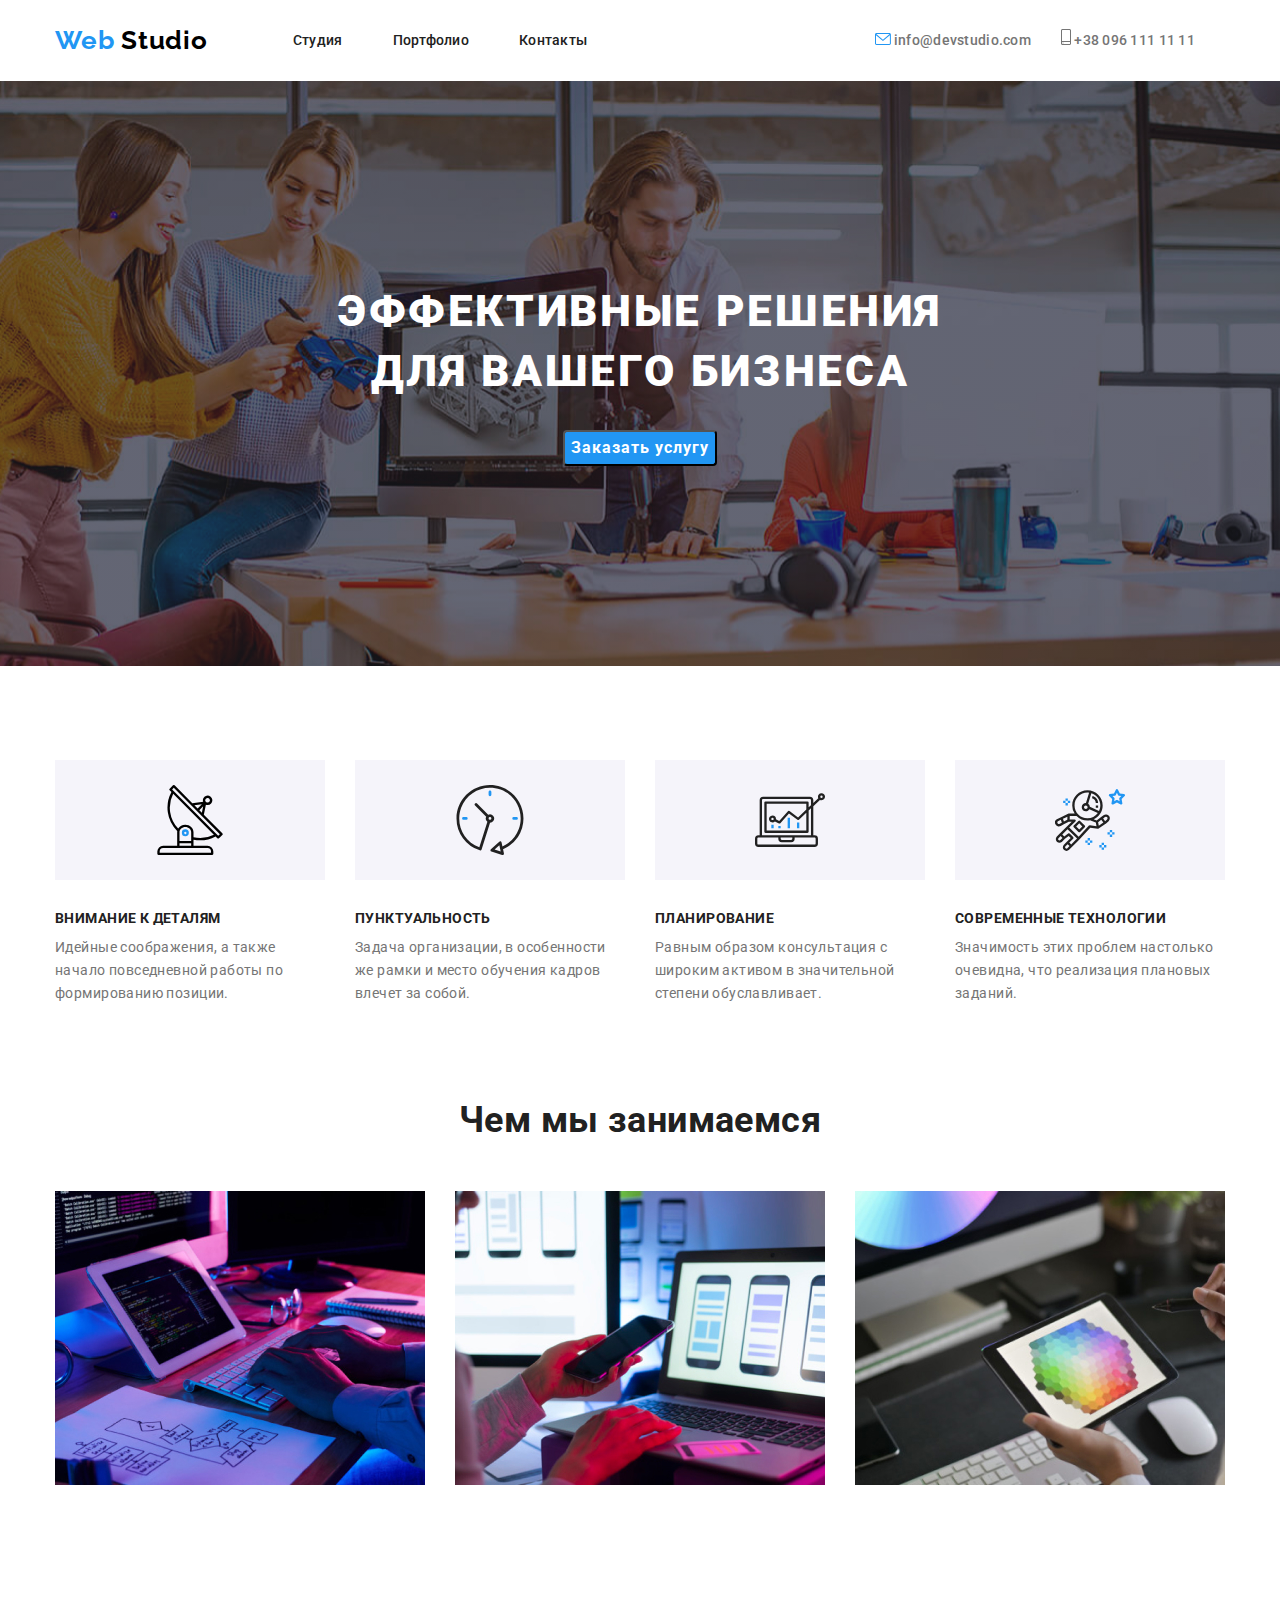
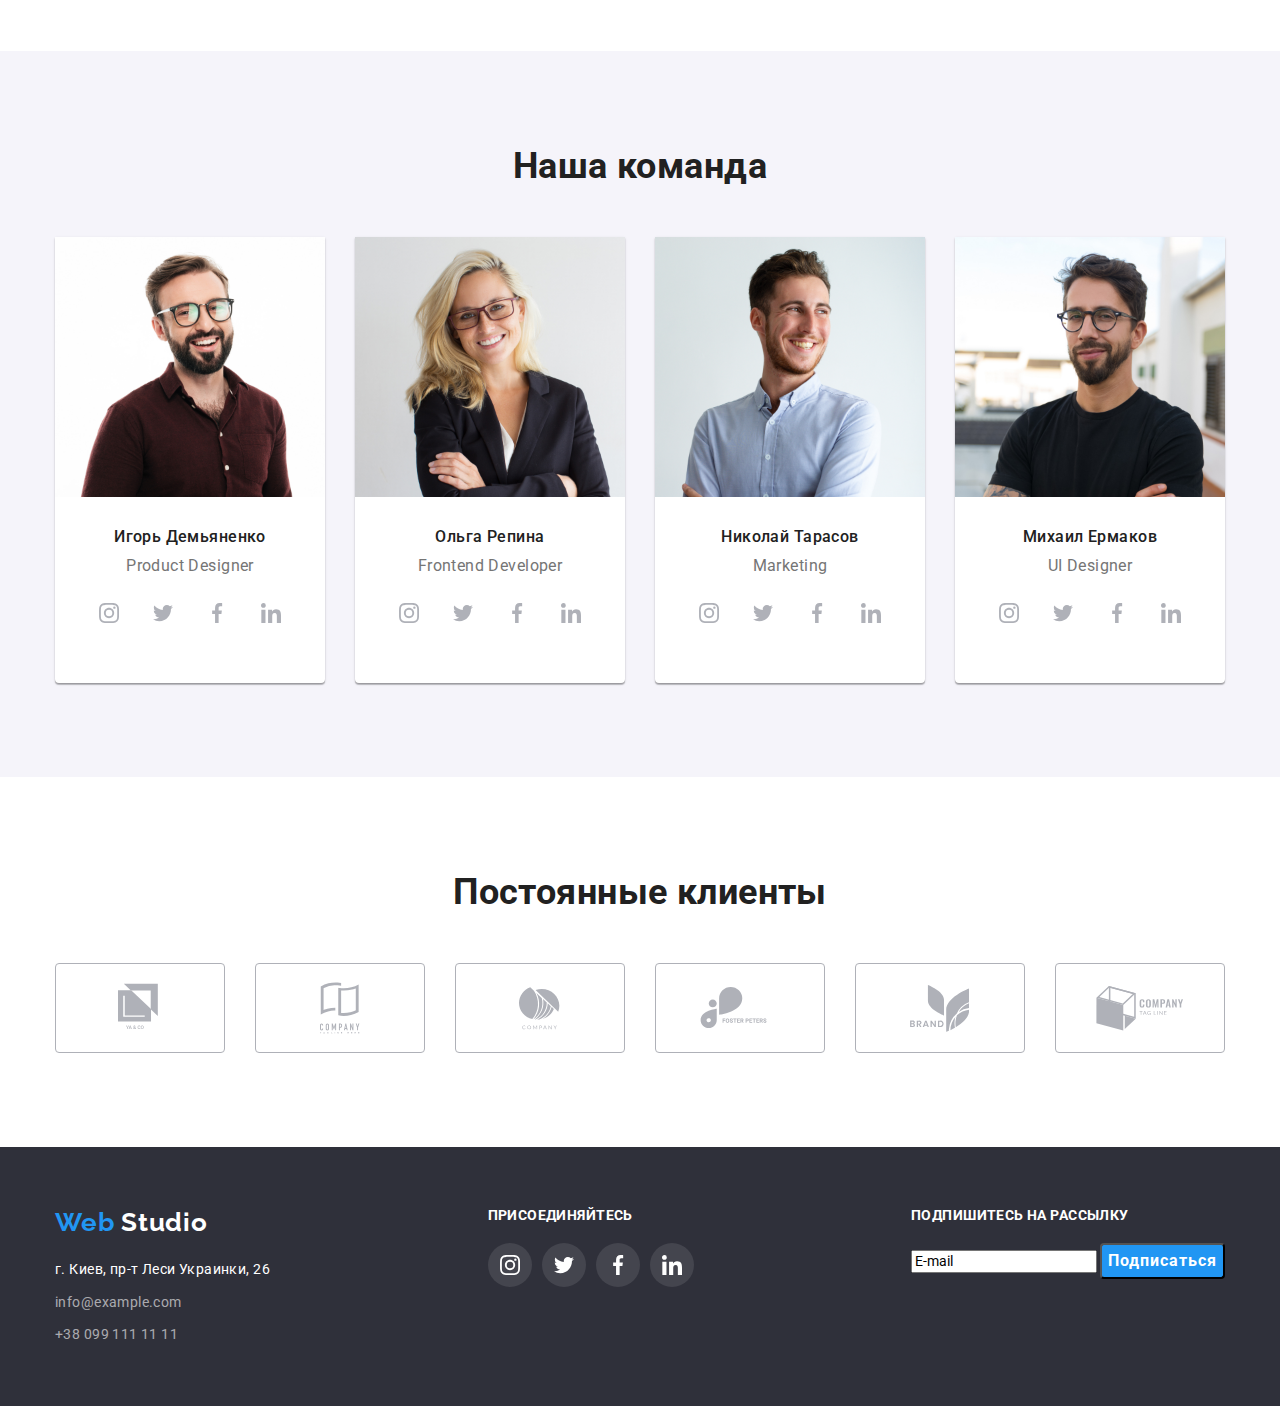
==== commit 695903c4: "дз-4" ====
--- a/index.html
+++ b/index.html
@@ -34,9 +34,9 @@
           href="mailto:info@devstudio.com"
           class="contacts-link mail-link-header"
           >
-          <!-- <svg class="mail-icon-header" with="16" height="12">
+          <svg class="mail-icon-header" width="16" height="12">
             <use href="./images/sprite.svg#icon-envelope-hover"></use>
-          </svg>   -->
+          </svg>  
 
           info@devstudio.com</a
         >
@@ -44,9 +44,9 @@
       <li>
 
         <a href="tel:+380961111111" class="contacts-link mail-link-header">
-          <!-- <svg class="mail-icon-header" with="10" height="16">
+          <svg class="mail-icon-header" width="10" height="16">
             <use href="./images/sprite.svg#icon-smartphone-hover"></use>
-          </svg>  -->
+          </svg> 
 
           +38 096 111 11 11
         </a>
@@ -69,7 +69,12 @@
         <div class="container futures-list">
           <h2 hidden>Особенности</h2>
           <ul class="unmark futures-item">
-            <li>
+            <li class="futures-list-item">
+              <div class="futures-icon">
+              <svg width="70" height="70">
+                <use href="./images/sprite.svg#icon-antenna-1"></use>
+              </svg>
+            </div>
               <h3 class="h3-title-features">Внимание к деталям</h3>
               <p class="p-title-features">
                 Идейные соображения, а также начало повседневной работы по
@@ -78,7 +83,12 @@
             </li>
           </ul>
           <ul class="unmark futures-item">
-            <li>
+            <li class="futures-list-item">
+              <div class="futures-icon">
+                <svg width="70" height="70">
+                  <use href="./images/sprite.svg#icon-clock-1"></use>
+                </svg>
+              </div>
               <h3 class="h3-title-features">Пунктуальность</h3>
               <p class="p-title-features">
                 Задача организации, в особенности же рамки и место обучения
@@ -87,7 +97,12 @@
             </li>
           </ul>
           <ul class="unmark futures-item">
-            <li>
+            <li class="futures-list-item">
+              <div class="futures-icon">
+                <svg width="70" height="70">
+                  <use href="./images/sprite.svg#icon-diagram-1"></use>
+                </svg>
+              </div>
               <h3 class="h3-title-features">Планирование</h3>
               <p class="p-title-features">
                 Равным образом консультация с широким активом в значительной
@@ -96,7 +111,12 @@
             </li>
           </ul>
           <ul class="unmark futures-item">
-            <li>
+            <li class="futures-list-item">
+              <div class="futures-icon">
+                <svg width="70" height="70">
+                  <use href="./images/sprite.svg#icon-astronaut-1"></use>
+                </svg>
+              </div>
               <h3 class="h3-title-features">Современные технологии</h3>
               <p class="p-title-features">
                 Значимость этих проблем настолько очевидна, что реализация
@@ -162,7 +182,7 @@
                   target="_blank"
                   rel="noopener noreferrer"
                   aria-label="Intagram">
-                  <svg class="social-icon" with="20" height="20">
+                  <svg class="social-icon" width="20" height="20">
                     <use href="./images/sprite.svg#icon-team-instagram"></use>
                   </svg>
                   </a>
@@ -173,7 +193,7 @@
                   target="_blank"
                   rel="noopener noreferrer"
                   aria-label="Twitter">
-                  <svg class="social-icon" with="20" height="20">
+                  <svg class="social-icon" width="20" height="20">
                     <use href="./images/sprite.svg#icon-team-twitter"></use>
                   </svg>
                   </a>
@@ -184,7 +204,7 @@
                   target="_blank"
                   rel="noopener noreferrer"
                   aria-label="Facebook">
-                  <svg class="social-icon" with="20" height="20">
+                  <svg class="social-icon" width="20" height="20">
                     <use href="./images/sprite.svg#icon-team-facebook"></use>
                   </svg>
                   </a>
@@ -218,7 +238,7 @@
                   target="_blank"
                   rel="noopener noreferrer"
                   aria-label="Intagram">
-                  <svg class="social-icon" with="20" height="20">
+                  <svg class="social-icon" width="20" height="20">
                     <use href="./images/sprite.svg#icon-team-instagram"></use>
                   </svg>
                   </a>
@@ -229,7 +249,7 @@
                   target="_blank"
                   rel="noopener noreferrer"
                   aria-label="Twitter">
-                  <svg class="social-icon" with="20" height="20">
+                  <svg class="social-icon" width="20" height="20">
                     <use href="./images/sprite.svg#icon-team-twitter"></use>
                   </svg>
                   </a>
@@ -240,7 +260,7 @@
                   target="_blank"
                   rel="noopener noreferrer"
                   aria-label="Facebook">
-                  <svg class="social-icon" with="20" height="20">
+                  <svg class="social-icon" width="20" height="20">
                     <use href="./images/sprite.svg#icon-team-facebook"></use>
                   </svg>
                   </a>
@@ -251,7 +271,7 @@
                   target="_blank"
                   rel="noopener noreferrer"
                   aria-label="Linkedin">
-                  <svg class="social-icon" with="20" height="20">
+                  <svg class="social-icon" width="20" height="20">
                     <use href="./images/sprite.svg#icon-team-linkedin"></use>
                   </svg>
                   </a>
@@ -274,7 +294,7 @@
                   target="_blank"
                   rel="noopener noreferrer"
                   aria-label="Intagram">
-                  <svg class="social-icon" with="20" height="20">
+                  <svg class="social-icon" width="20" height="20">
                     <use href="./images/sprite.svg#icon-team-instagram"></use>
                   </svg>
                   </a>
@@ -285,7 +305,7 @@
                   target="_blank"
                   rel="noopener noreferrer"
                   aria-label="Twitter">
-                  <svg class="social-icon" with="20" height="20">
+                  <svg class="social-icon" width="20" height="20">
                     <use href="./images/sprite.svg#icon-team-twitter"></use>
                   </svg>
                   </a>
@@ -296,7 +316,7 @@
                   target="_blank"
                   rel="noopener noreferrer"
                   aria-label="Facebook">
-                  <svg class="social-icon" with="20" height="20">
+                  <svg class="social-icon" width="20" height="20">
                     <use href="./images/sprite.svg#icon-team-facebook"></use>
                   </svg>
                   </a>
@@ -307,7 +327,7 @@
                   target="_blank"
                   rel="noopener noreferrer"
                   aria-label="Linkedin">
-                  <svg class="social-icon" with="20" height="20">
+                  <svg class="social-icon" width="20" height="20">
                     <use href="./images/sprite.svg#icon-team-linkedin"></use>
                   </svg>
                   </a>
@@ -330,7 +350,7 @@
                   target="_blank"
                   rel="noopener noreferrer"
                   aria-label="Intagram">
-                  <svg class="social-icon" with="20" height="20">
+                  <svg class="social-icon" width="20" height="20">
                     <use href="./images/sprite.svg#icon-team-instagram"></use>
                   </svg>
                   </a>
@@ -341,7 +361,7 @@
                   target="_blank"
                   rel="noopener noreferrer"
                   aria-label="Twitter">
-                  <svg class="social-icon" with="20" height="20">
+                  <svg class="social-icon" width="20" height="20">
                     <use href="./images/sprite.svg#icon-team-twitter"></use>
                   </svg>
                   </a>
@@ -352,7 +372,7 @@
                   target="_blank"
                   rel="noopener noreferrer"
                   aria-label="Facebook">
-                  <svg class="social-icon" with="20" height="20">
+                  <svg class="social-icon" width="20" height="20">
                     <use href="./images/sprite.svg#icon-team-facebook"></use>
                   </svg>
                   </a>
@@ -363,7 +383,7 @@
                   target="_blank"
                   rel="noopener noreferrer"
                   aria-label="Linkedin">
-                  <svg class="social-icon" with="20" height="20">
+                  <svg class="social-icon" width="20" height="20">
                     <use href="./images/sprite.svg#icon-team-linkedin"></use>
                   </svg>
                   </a>
@@ -384,7 +404,7 @@
                 target="_blank"
                 rel="noopener noreferrer"
                 aria-label="client-1">
-                  <svg class="clients-icon" with="44" height="50">
+                  <svg class="clients-icon" width="44" height="50">
                     <use href="./images/sprite.svg#icon-logo-1"></use>
                   </svg>              
               </a>
@@ -395,7 +415,7 @@
                 target="_blank"
                 rel="noopener noreferrer"
                 aria-label="client-1">
-                  <svg class="clients-icon" with="40" height="52">
+                  <svg class="clients-icon" width="40" height="52">
                     <use href="./images/sprite.svg#icon-logo-2"></use>
                   </svg>              
               </a>
@@ -406,7 +426,7 @@
                 target="_blank"
                 rel="noopener noreferrer"
                 aria-label="client-1">
-                  <svg class="clients-icon" with="41" height="43">
+                  <svg class="clients-icon" width="41" height="43">
                     <use href="./images/sprite.svg#icon-logo-3"></use>
                   </svg>              
               </a>
@@ -417,7 +437,7 @@
                 target="_blank"
                 rel="noopener noreferrer"
                 aria-label="client-1">
-                  <svg class="clients-icon" with="80" height="42">
+                  <svg class="clients-icon" width="80" height="42">
                     <use href="./images/sprite.svg#icon-logo-4"></use>
                   </svg>              
               </a>
@@ -428,7 +448,7 @@
                 target="_blank"
                 rel="noopener noreferrer"
                 aria-label="client-1">
-                  <svg class="clients-icon" with="59" height="47">
+                  <svg class="clients-icon" width="59" height="47">
                     <use href="./images/sprite.svg#icon-logo-5"></use>
                   </svg>              
               </a>
@@ -439,7 +459,7 @@
                 target="_blank"
                 rel="noopener noreferrer"
                 aria-label="client-1">
-                  <svg class="clients-icon" with="88" height="45">
+                  <svg class="clients-icon" width="88" height="45">
                     <use href="./images/sprite.svg#icon-logo-6"></use>
                   </svg>              
               </a>
@@ -484,7 +504,7 @@
               target="_blank"
               rel="noopener noreferrer"
               aria-label="Intagram">
-              <svg class="social-icon-footer" with="20" height="20">
+              <svg class="social-icon-footer" width="20" height="20">
                 <use href="./images/sprite.svg#icon-team-instagram"></use>
               </svg>
               </a>
@@ -495,7 +515,7 @@
               target="_blank"
               rel="noopener noreferrer"
               aria-label="Twitter">
-              <svg class="social-icon-footer" with="20" height="20">
+              <svg class="social-icon-footer" width="20" height="20">
                 <use href="./images/sprite.svg#icon-team-twitter"></use>
               </svg>
               </a>
@@ -506,7 +526,7 @@
               target="_blank"
               rel="noopener noreferrer"
               aria-label="Facebook">
-              <svg class="social-icon-footer" with="20" height="20">
+              <svg class="social-icon-footer" width="20" height="20">
                 <use href="./images/sprite.svg#icon-team-facebook"></use>
               </svg>
               </a>
@@ -517,7 +537,7 @@
               target="_blank"
               rel="noopener noreferrer"
               aria-label="Linkedin">
-              <svg class="social-icon-footer" with="20" height="20">
+              <svg class="social-icon-footer" width="20" height="20">
                 <use href="./images/sprite.svg#icon-team-linkedin"></use>
               </svg>
               </a>
--- a/css/styles.css
+++ b/css/styles.css
@@ -239,8 +239,9 @@
 }
 
 .h3-title-features {
-  margin-top: 0;
+  margin-top: 30px;
   margin-bottom: 10px;
+  font-size: 14px;
   font-weight: bold;
   line-height: 1.143;
   text-transform: uppercase;
@@ -259,6 +260,14 @@
 .futures-item {
   width: calc((100% - 30px * 3) / 4);
   margin-right: 30px;
+}
+/* ---------------------------------------- */
+.futures-icon {
+  height: 120px;
+  background-color: var(--background-team-box);
+  padding: 25px 100px;
+
+
 }
 
 .about-us-list {
@@ -424,7 +433,7 @@
   fill: var(--white-color);
 }
 
-/* Для футера ---------------------------------- */
+/* Для футера icons---------------------------------- */
 
 .social-icons-list-footer {
   display: flex;
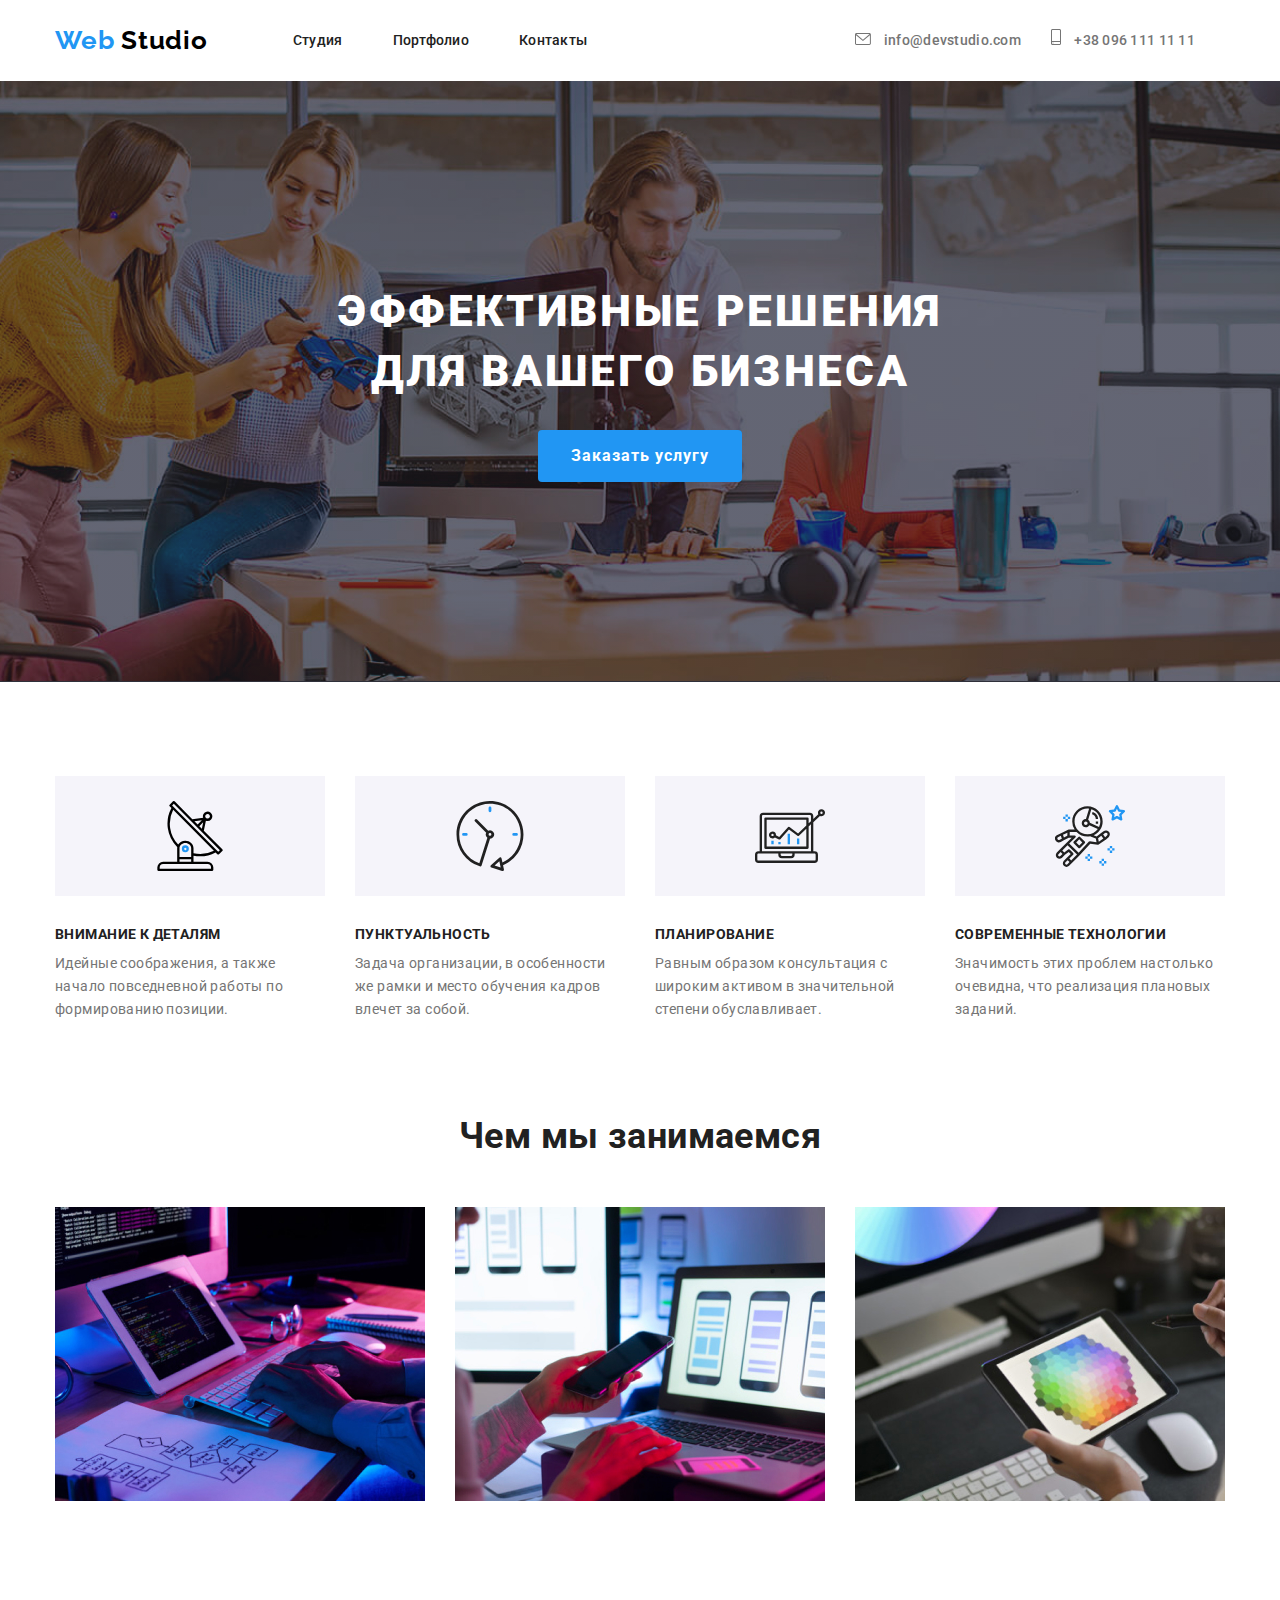
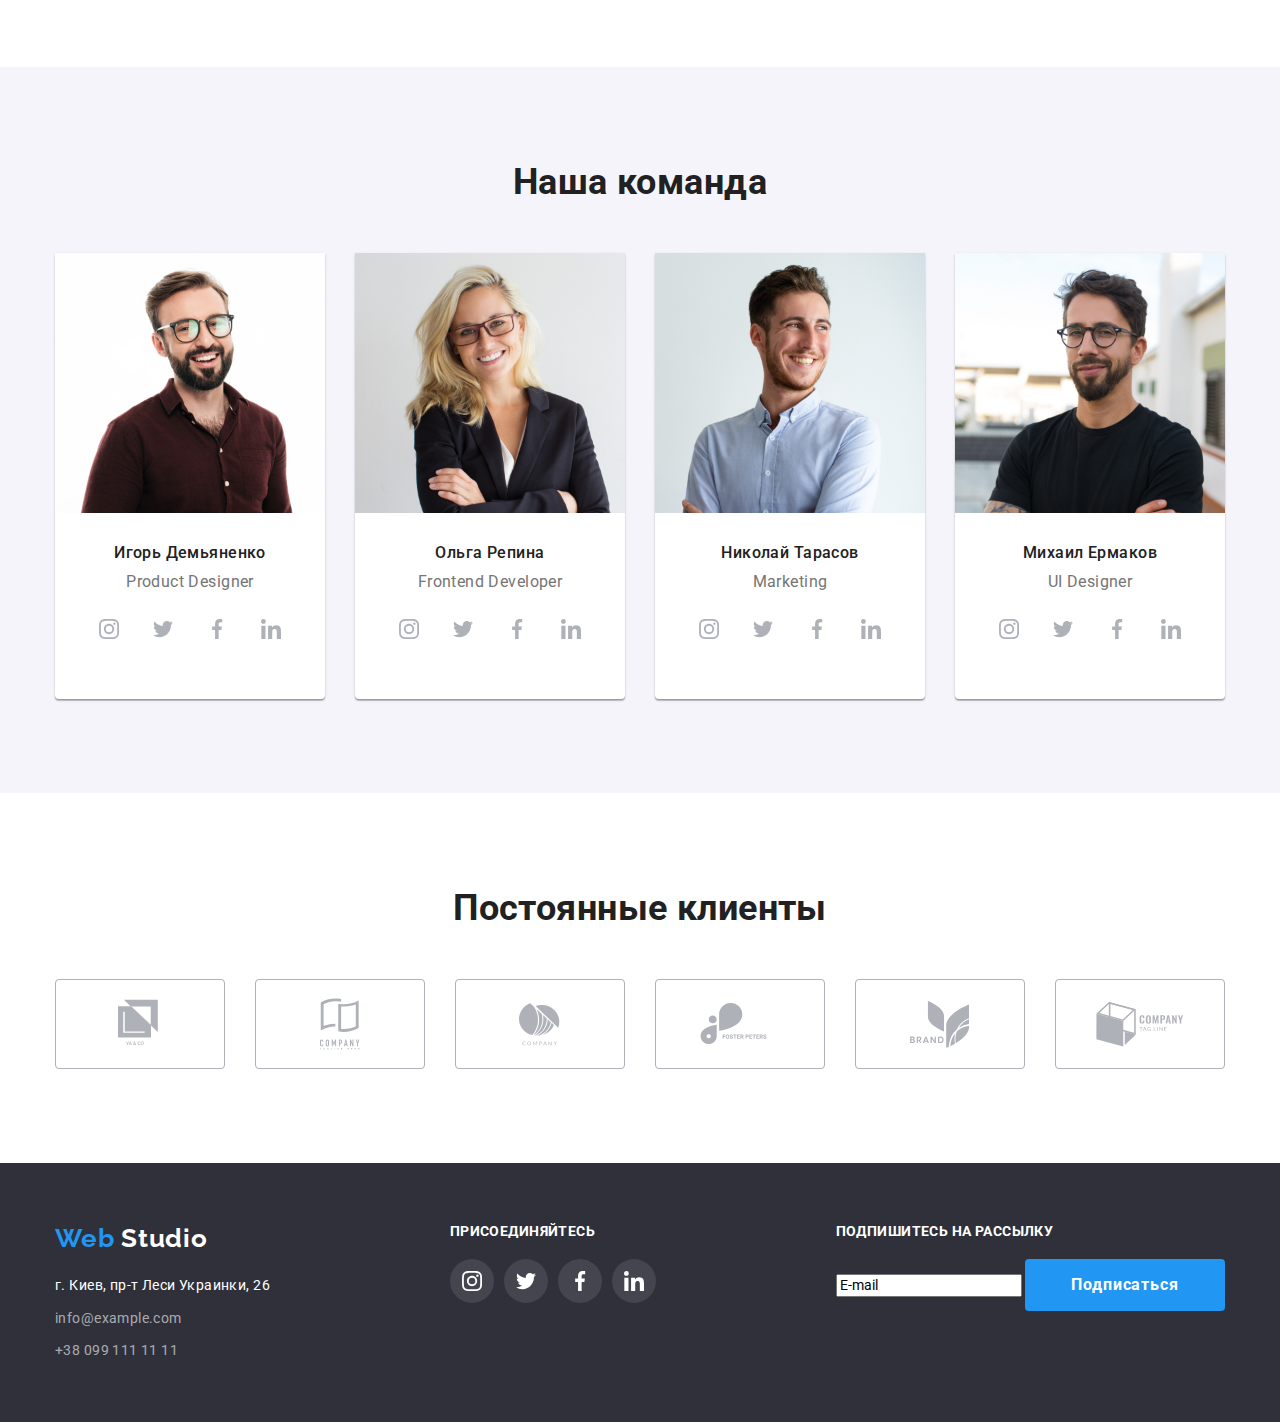
==== commit c2e804ab: "дз-4" ====
--- a/index.html
+++ b/index.html
@@ -34,7 +34,7 @@
           href="mailto:info@devstudio.com"
           class="contacts-link mail-link-header"
           >
-          <svg class="mail-icon-header" width="16" height="12">
+          <svg class="icon-header" width="16" height="12">
             <use href="./images/sprite.svg#icon-envelope-hover"></use>
           </svg>  
 
@@ -44,7 +44,7 @@
       <li>
 
         <a href="tel:+380961111111" class="contacts-link mail-link-header">
-          <svg class="mail-icon-header" width="10" height="16">
+          <svg class="icon-header" width="10" height="16">
             <use href="./images/sprite.svg#icon-smartphone-hover"></use>
           </svg> 
 
--- a/css/styles.css
+++ b/css/styles.css
@@ -119,8 +119,10 @@
   margin-right: 30px;
 }
 
-.mail-icon-header {
+.icon-header {
 align-items: flex-end;
+margin-right: 10px;
+fill: currentColor;
 }
 
 
@@ -194,7 +196,10 @@
   letter-spacing: 0.06em;
   color: var(--white-color);
   background: var(--accent-color);
+  border: 1px solid transparent;
   border-radius: 4px;
+  min-width: 200px;
+  padding: 10px 32px;
 }
 
 .button-portfolio {
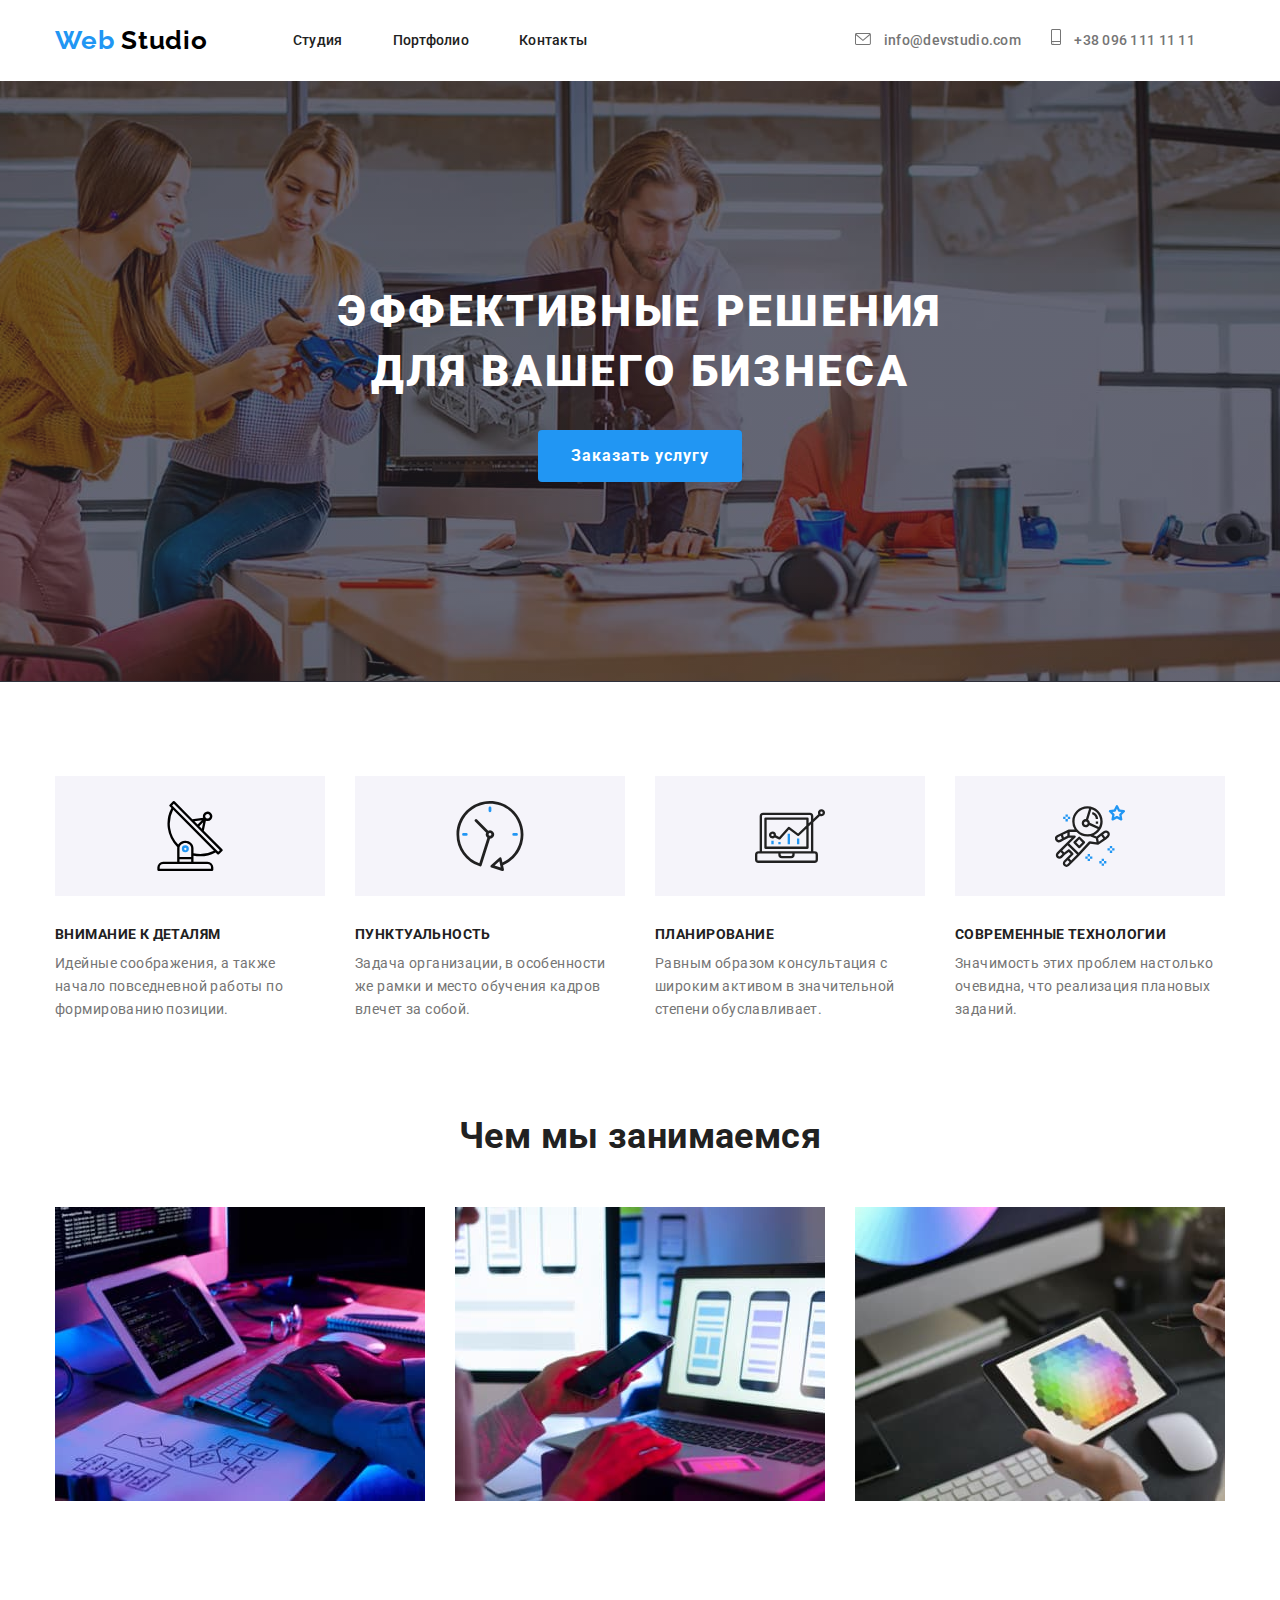
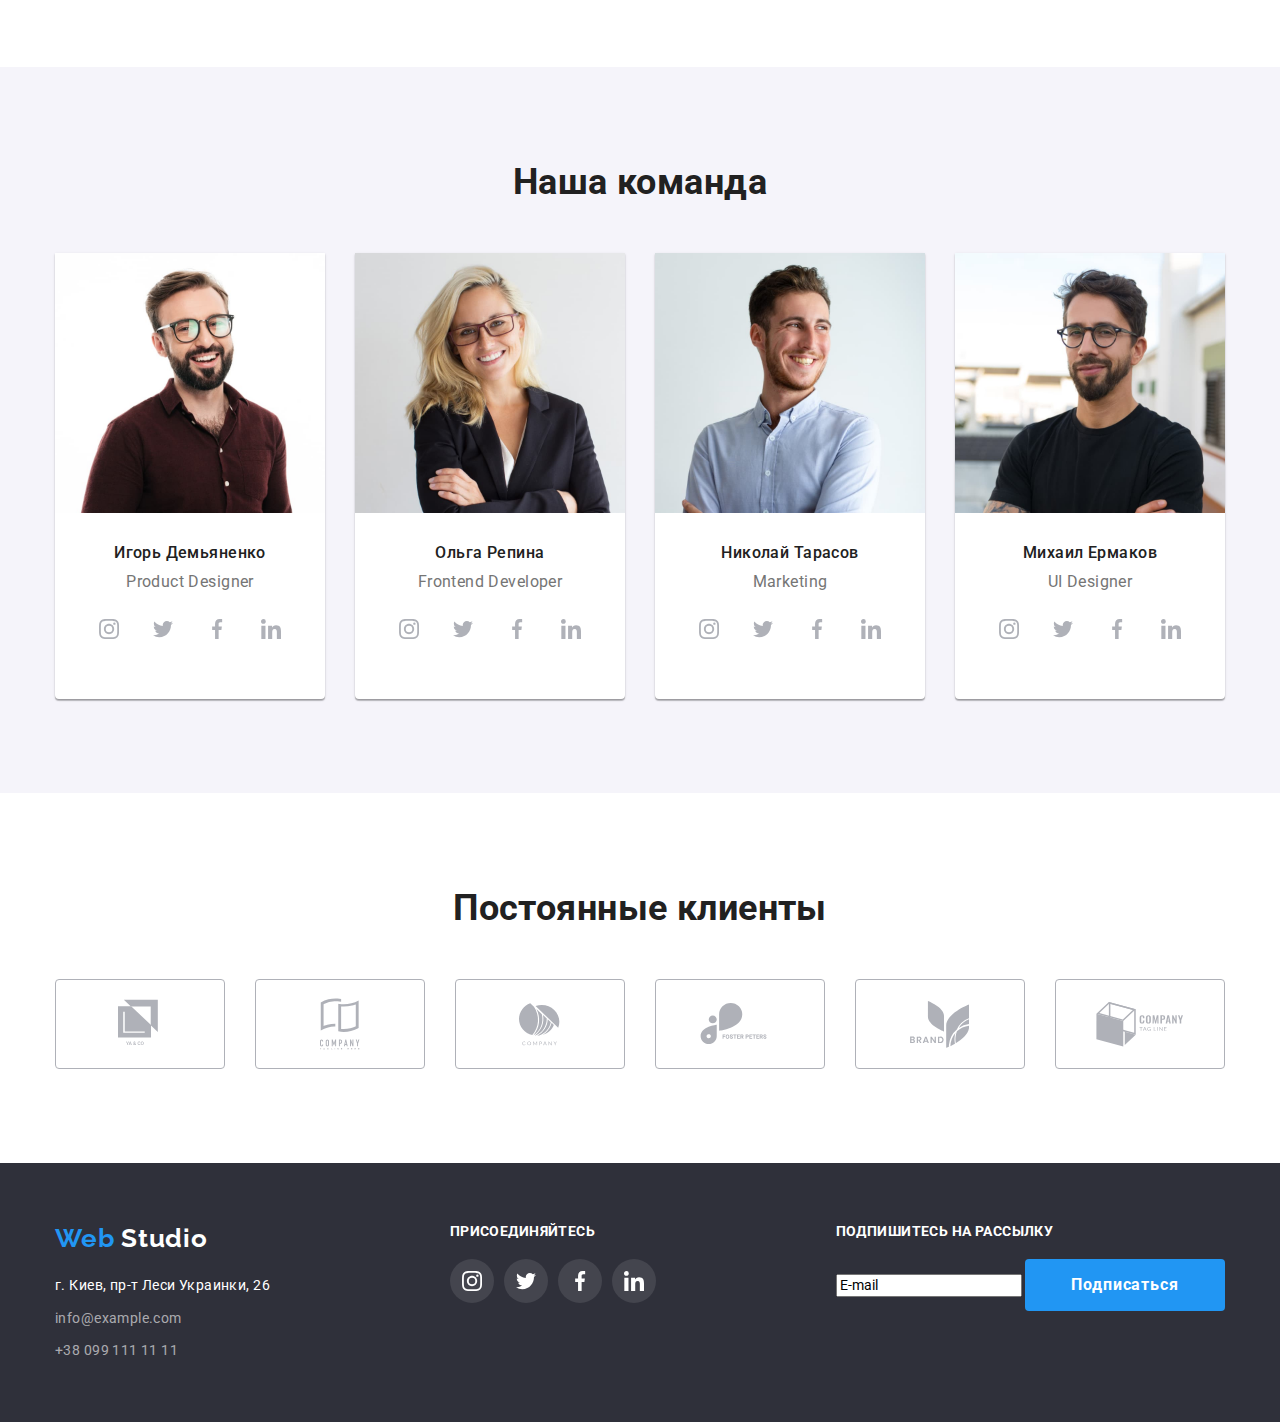
==== commit 827e7882: "дз-4" ====
--- a/index.html
+++ b/index.html
@@ -215,7 +215,7 @@
                   target="_blank"
                   rel="noopener noreferrer"
                   aria-label="Linkedin">
-                  <svg class="social-icon" with="20" height="20">
+                  <svg class="social-icon" width="20" height="20">
                     <use href="./images/sprite.svg#icon-team-linkedin"></use>
                   </svg>
                   </a>
--- a/css/styles.css
+++ b/css/styles.css
@@ -573,6 +573,12 @@
   margin-bottom: 0;
 }
 
+.portfolio-item-work:hover,
+.portfolio-item-work:focus
+{
+  box-shadow: 0px 1px 1px rgba(0, 0, 0, 0.12), 0px 4px 4px rgba(0, 0, 0, 0.06), 1px 4px 6px rgba(0, 0, 0, 0.16);
+}
+
 .portfolio-descript {
   padding-top: 20px;
   padding-bottom: 20px;
